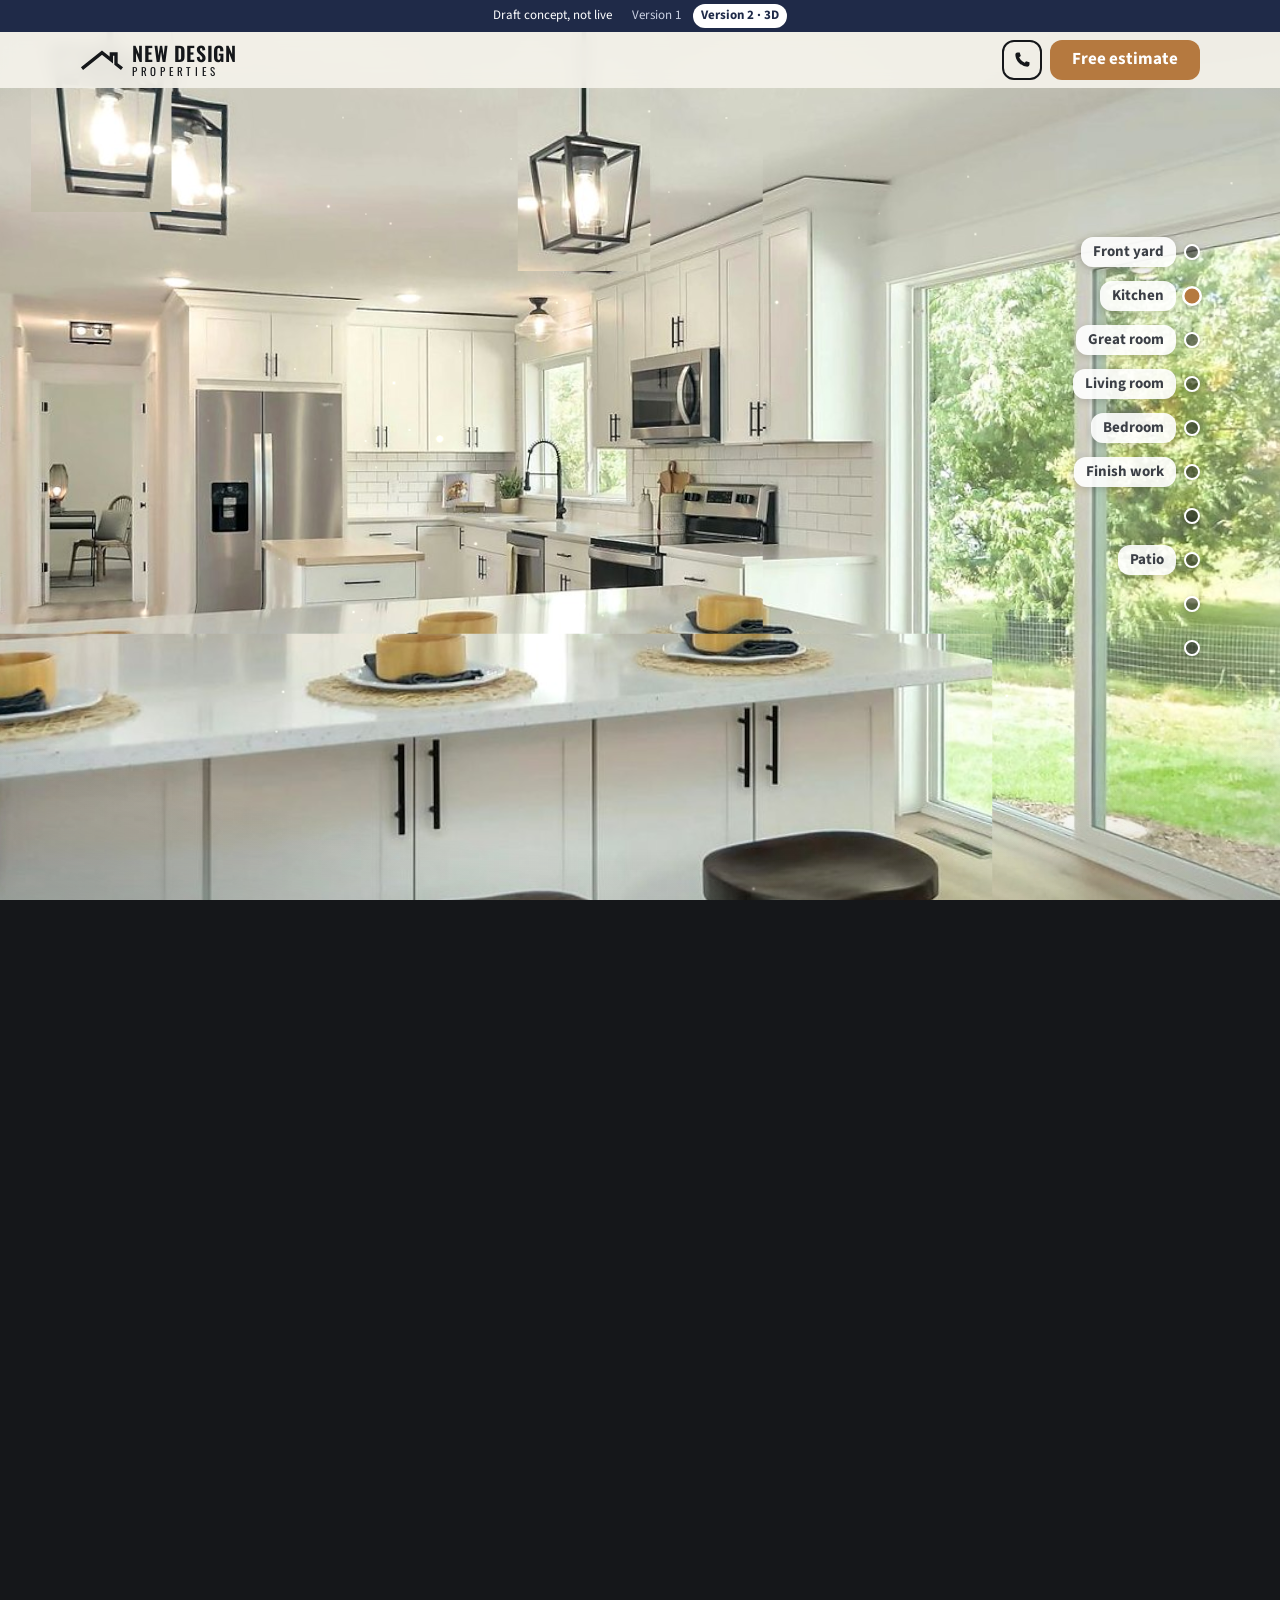
==== v2/index.html @ c22ee358 "Combine Everything we do with the free estimate: 8 service groups that open into job lists; remove t" ====
<!doctype html>
<html lang="en">
<head>
<meta charset="utf-8">
<meta name="viewport" content="width=device-width, initial-scale=1, viewport-fit=cover">
<title>New Design Properties | Step Into Our Work</title>
<meta name="description" content="Step inside New Design Properties' own work: kitchens, living spaces, finish carpentry, decks, patios and lawns. Free estimates.">
<meta name="robots" content="noindex, nofollow">
<meta name="theme-color" content="#15171a">
<link rel="preconnect" href="https://fonts.googleapis.com">
<link rel="preconnect" href="https://fonts.gstatic.com" crossorigin>
<link href="https://fonts.googleapis.com/css2?family=Oswald:wght@500;600&family=Source+Sans+3:wght@400;600;700&display=swap" rel="stylesheet">
<link rel="stylesheet" href="../base.css?v=20261122j">
<link rel="stylesheet" href="v2.css?v=20261122j">
</head>
<body data-mode="build">

<canvas id="scene" aria-hidden="true"></canvas>
<div class="vignette" aria-hidden="true"></div>
<div class="dim" id="dim" aria-hidden="true"></div>

<div class="chrome">
  <div class="ribbon" role="note">
    <span>Draft concept, not live</span>
    <nav aria-label="Versions"><a href="../">Version 1</a><a href="./" aria-current="page">Version 2 · 3D</a></nav>
  </div>
  <header class="bar wrap">
    <a class="brand" href="#" data-go="0" aria-label="New Design Properties, back to the start">
      <svg viewBox="0 0 64 30" aria-hidden="true"><path d="M2 28 L32 4 L46 15 V6 H53 V21 L62 28" fill="none" stroke="currentColor" stroke-width="5"/></svg>
      <span class="brand-text"><b>New Design</b><small>Properties</small></span>
    </a>
    <a class="btn btn-ghost btn-icon" href="tel:+16056503214" aria-label="Call 605-650-3214"><svg viewBox="0 0 24 24" aria-hidden="true"><path d="M6.6 3h2.6l1.4 4.2-2 1.4a12 12 0 0 0 6.8 6.8l1.4-2 4.2 1.4v2.6A2.6 2.6 0 0 1 18.4 20 15.4 15.4 0 0 1 4 5.6 2.6 2.6 0 0 1 6.6 3Z" fill="currentColor"/></svg></a>
    <a class="btn btn-solid" href="#" data-go="9">Free estimate</a>
  </header>
  <nav class="rooms wrap" aria-label="Rooms">
    <ol>
      <li><button data-go="0"><span>Front yard</span></button></li>
      <li><button data-go="1"><span>Kitchen</span></button></li>
      <li><button data-go="2"><span>Great room</span></button></li>
      <li><button data-go="3"><span>Living room</span></button></li>
      <li><button data-go="4"><span>Bedroom</span></button></li>
      <li><button data-go="5"><span>Finish work</span></button></li>
      <li><button data-go="6"><span>Deck</span></button></li>
      <li><button data-go="7"><span>Patio</span></button></li>
      <li><button data-go="8"><span>Lawn</span></button></li>
      <li><button data-go="9"><span>Estimate</span></button></li>
    </ol>
  </nav>
</div>

<!-- One card per stop, in one fixed slot; they cross-fade as you walk. -->
<div class="cards">
  <article class="stop card" data-i="0">
    <p class="kicker">Family-owned since 2003</p>
    <h1>Step inside our work.</h1>
    <p class="line">Every room here is a real New Design Properties photo. Scroll to walk in.</p>
    <ul class="points"><li>Family-owned and local since 2003</li><li>Licensed and insured in MN and SD</li><li>Twin Cities, SW Minnesota and Sioux Falls</li><li>Free estimates</li></ul>
    <a class="btn btn-solid stop-cta" href="#" data-go="9">Get a free estimate</a><p class="hint"><span class="chev" aria-hidden="true"></span>Scroll to step in</p>
  </article>
  <article class="stop card" data-i="1">
    <p class="kicker">01 · Kitchen</p>
    <h2>Kitchens &amp; baths</h2>
    <p class="line">Small renovation or full remodel. We treat your home like our own.</p>
    <ul class="points"><li>Layout, cabinets, counters and tile</li><li>New plumbing and lighting fixtures</li><li>Islands, backsplashes and flooring</li><li>Bathroom remodels and refreshes</li><li>Full remodel or a focused update</li></ul>
    <a class="btn btn-solid stop-cta" href="#" data-go="9" data-project="Kitchens &amp; baths">Get a free estimate for this</a>
  </article>
  <article class="stop card" data-i="2">
    <p class="kicker">02 · Great room</p>
    <h2>Renovation &amp; remodeling</h2>
    <p class="line">Open it up, update it, make it yours.</p>
    <ul class="points"><li>Open up or reconfigure rooms</li><li>Framing changes and new walls</li><li>Drywall, trim, flooring and paint</li><li>Basements and whole floors</li><li>Project management start to finish</li></ul>
    <a class="btn btn-solid stop-cta" href="#" data-go="9" data-project="Remodeling &amp; finish work">Get a free estimate for this</a>
  </article>
  <article class="stop card" data-i="3">
    <p class="kicker">03 · Living room</p>
    <h2>Additions &amp; new builds</h2>
    <p class="line">More room, or a whole new home, built right.</p>
    <ul class="points"><li>Home additions and sunrooms</li><li>New construction</li><li>Foundation, framing and roofing</li><li>Attached and detached garages</li><li>Built to match your home</li></ul>
    <a class="btn btn-solid stop-cta" href="#" data-go="9" data-project="Additions &amp; new builds">Get a free estimate for this</a>
  </article>
  <article class="stop card" data-i="4">
    <p class="kicker">04 · Bedroom</p>
    <h2>Windows &amp; interiors</h2>
    <p class="line">Quality materials and skilled craftsmen, start to finish.</p>
    <ul class="points"><li>Window replacement</li><li>New openings and larger windows</li><li>Trim and finish inside and out</li><li>Drywall and paint-ready walls</li><li>Handyman jobs and small fixes</li></ul>
    <a class="btn btn-solid stop-cta" href="#" data-go="9" data-project="Exteriors &amp; storm repair">Get a free estimate for this</a>
  </article>
  <article class="stop card" data-i="5">
    <p class="kicker">05 · Finish work</p>
    <h2>Finish carpentry</h2>
    <p class="line">The details that finish a room.</p>
    <ul class="points"><li>Trim, casing and baseboards</li><li>Built-ins, shelving and shiplap</li><li>Cabinet and interior door installs</li><li>Wet bars and mudrooms</li><li>Commercial build-outs</li></ul>
    <a class="btn btn-solid stop-cta" href="#" data-go="9" data-project="Remodeling &amp; finish work">Get a free estimate for this</a>
  </article>
  <article class="stop card" data-i="6">
    <p class="kicker">06 · Deck</p>
    <h2>Decks &amp; exteriors</h2>
    <p class="line">Cedar and composite decks, siding, windows and roofs.</p>
    <ul class="points"><li>Cedar and composite decks</li><li>Stairs, railings and pergolas</li><li>Siding, soffit and fascia</li><li>Roofing and re-roofs</li><li>Storm damage repair</li></ul>
    <a class="btn btn-solid stop-cta" href="#" data-go="9" data-project="Decks">Get a free estimate for this</a>
  </article>
  <article class="stop card lawn" data-i="7">
    <p class="kicker">07 · Patio</p>
    <h2>Patios &amp; landscaping</h2>
    <p class="line">Lawn &amp; Landscape team · <a href="tel:+16057281478">605-728-1478</a></p>
    <ul class="points"><li>Paver patios and walkways</li><li>Pavers meticulously laid for durability</li><li>Landscape design and planting beds</li><li>Mulch and decorative rock</li><li>Crisp edging on walks and beds</li></ul>
    <a class="btn btn-solid stop-cta" href="#" data-go="9" data-project="Landscaping &amp; patios">Get a free estimate for this</a>
  </article>
  <article class="stop card lawn" data-i="8">
    <p class="kicker">08 · Lawn</p>
    <h2>Lawn care</h2>
    <p class="line">Lawn &amp; Landscape team · <a href="tel:+16057281478">605-728-1478</a></p>
    <ul class="points"><li>Precision mowing on a schedule</li><li>Bush and hedge trimming</li><li>Seed or sod for a new lawn</li><li>Edging that cuts maintenance</li><li>Better curb appeal</li></ul>
    <a class="btn btn-solid stop-cta" href="#" data-go="9" data-project="Lawn care">Get a free estimate for this</a>
  </article>
  <article class="stop card final" data-i="9">
    <form id="estimate" aria-label="Free estimate" novalidate></form>
    <p class="final-meta">Twin Cities · SW MN · Sioux Falls · Mon–Fri 9–5 · MN License BC431346 · Sioux Falls License 12163</p>
  </article>
</div>

<!-- Scroll track: one viewport per stop -->
<div class="track" aria-hidden="true">
  <section></section><section></section><section></section><section></section><section></section>
  <section></section><section></section><section></section><section></section><section></section>
</div>

<div class="loader" id="loader"><span class="round"></span>Opening the door…</div>

<noscript><p class="wrap">This walk-through needs JavaScript. Call 605-650-3214 for a free estimate, or see <a href="../">Version 1</a>.</p></noscript>
<script type="module" src="walk.js?v=20261122j"></script>
</body>
</html>
---- base.css ----
/* New Design Properties: shared tokens + components for Version 1 and Version 2.
   Geometry: 4px grid. One container edge (max 1120 = 4 x 280, quarter columns).
   Concentric radii: outer radius = inner radius + padding. Squircle corners where supported. */
:root {
  /* colour, from their two logos + their cedar deck photo */
  --ink: #15171a;
  --ink-2: #3b3f46;
  --muted: #6b6f76;
  --paper: #f5f2eb;
  --surface: #ffffff;
  --line: #e1dccf;
  --cedar: #b5793f;
  --cedar-ink: #8a5523;
  --green: #2f7a3a;
  --green-ink: #22602c;
  --navy: #1f2a48;
  --accent: var(--cedar);
  --accent-ink: var(--cedar-ink);

  /* type */
  --display: "Oswald", "Arial Narrow", "Helvetica Neue", Arial, sans-serif;
  --body: "Source Sans 3", -apple-system, BlinkMacSystemFont, "Segoe UI", Roboto, sans-serif;

  /* 4px spacing scale */
  --s1: 4px; --s2: 8px; --s3: 12px; --s4: 16px; --s5: 20px; --s6: 24px; --s8: 32px; --s10: 40px; --s12: 48px; --s16: 64px;

  /* geometry */
  --gutter: 16px;
  --max: 1120px;
  --tap: 48px;
  --r-ctl: 12px;                              /* buttons, inputs, tiles, chips */
  --pad: 16px;                                /* card padding */
  --r-card: calc(var(--r-ctl) + var(--pad));  /* concentric: 28px */
  --r-ph: var(--r-card);                      /* standalone photos match cards */
  color-scheme: light;
}
@supports (corner-shape: squircle) {
  /* A squircle reads tighter than a circle arc of the same radius, so radii grow by a third. */
  :root { --r-ctl: 16px; }
  *, *::before, *::after { corner-shape: squircle; }
  .round { corner-shape: round; }
}
@media (min-width: 720px) { :root { --gutter: 24px; --pad: 20px; } }

body[data-mode="lawn"] { --accent: var(--green); --accent-ink: var(--green-ink); }

*, *::before, *::after { box-sizing: border-box; }
html { -webkit-text-size-adjust: 100%; }
body { margin: 0; background: var(--paper); color: var(--ink); font: 17px/1.5 var(--body); overflow-x: clip; }
img { display: block; max-width: 100%; height: auto; }
a { color: inherit; }
h1, h2, h3 { font-family: var(--display); font-weight: 500; line-height: 1.05; letter-spacing: .01em; margin: 0; text-transform: uppercase; }
p { margin: 0; }
button { font: inherit; color: inherit; cursor: pointer; }
:focus-visible { outline: 3px solid var(--accent); outline-offset: 2px; }
.wrap { width: 100%; max-width: calc(var(--max) + 2 * var(--gutter)); margin: 0 auto; padding: 0 var(--gutter); }
.sr { position: absolute; width: 1px; height: 1px; overflow: hidden; clip: rect(0 0 0 0); white-space: nowrap; }

/* Draft ribbon + version switch */
.ribbon { display: flex; align-items: center; justify-content: center; gap: var(--s3); min-height: 32px; padding: 0 var(--gutter); background: var(--navy); color: #fff; font-size: 13px; }
.ribbon nav { display: inline-flex; gap: var(--s1); }
.ribbon nav a { padding: 2px var(--s2); border-radius: 999px; text-decoration: none; color: #c9d0e2; }
.ribbon nav a[aria-current="page"] { background: #fff; color: var(--navy); font-weight: 700; }

/* Brand mark (roofline + chimney, from their logo) */
.brand { display: inline-flex; align-items: center; gap: var(--s2); text-decoration: none; }
.brand svg { width: 44px; height: 20px; }
.brand-text { display: flex; flex-direction: column; font-family: var(--display); text-transform: uppercase; line-height: 1; }
.brand-text b { font-weight: 600; font-size: 20px; letter-spacing: .04em; }
.brand-text small { font-size: 11px; letter-spacing: .34em; margin-top: 3px; }

/* Buttons */
.btn { display: inline-flex; align-items: center; justify-content: center; gap: var(--s2); min-height: var(--tap); padding: 0 var(--s5); border-radius: var(--r-ctl); border: 2px solid transparent; font-weight: 700; text-decoration: none; white-space: nowrap; transition: transform .15s ease, background-color .2s ease; }
.btn:active { transform: scale(.97); }
.btn-solid { background: var(--accent); color: #fff; }
.btn-solid:hover { background: var(--accent-ink); }
.btn-ghost { border-color: currentColor; }
.btn-icon { width: var(--tap); padding: 0; }
.btn svg { width: 20px; height: 20px; flex: none; }

/* Chips */
.chips { list-style: none; display: flex; flex-wrap: wrap; gap: var(--s2); margin: 0; padding: 0; }
.chips li { display: inline-flex; align-items: center; min-height: 32px; padding: 0 var(--s3); border-radius: var(--r-ctl); background: var(--paper); border: 1px solid var(--line); font-size: 14px; font-weight: 600; }

/* Card */
.card { background: var(--surface); border-radius: var(--r-card); padding: var(--pad); box-shadow: 0 1px 0 rgba(0,0,0,.04), 0 16px 40px rgba(16,18,22,.14); }

/* Estimate flow (shared) */
.est-head { display: flex; align-items: center; justify-content: space-between; gap: var(--s3); margin-bottom: var(--s3); }
.est-head h2 { font-size: 24px; }
.est-kicker { font-size: 12px; font-weight: 700; letter-spacing: .08em; text-transform: uppercase; color: var(--accent-ink); margin-bottom: 2px; }
.est-detail { margin-top: var(--s3); padding: var(--s3) var(--s4) var(--s4); border-radius: var(--r-ctl); background: color-mix(in srgb, var(--accent) 7%, #fff); border: 1px solid color-mix(in srgb, var(--accent) 30%, var(--line)); animation: est-open .25s ease; }
.est-detail-title { font-weight: 700; font-size: 15px; margin-bottom: var(--s2); }
.est-jobs { list-style: none; margin: 0 0 var(--s3); padding: 0; display: grid; gap: var(--s1); }
.est-jobs li { position: relative; padding-left: var(--s5); font-size: 15px; line-height: 1.35; }
.est-jobs li::before { content: ""; position: absolute; left: 0; top: .35em; width: .65em; height: .65em; border-radius: 3px; background: var(--accent); }
.est-next { width: 100%; }
@keyframes est-open { from { opacity: 0; transform: translateY(-4px); } to { opacity: 1; transform: none; } }
.est-count { font-size: 13px; color: var(--muted); white-space: nowrap; }
.est-progress { list-style: none; display: grid; grid-template-columns: repeat(4, 1fr); gap: var(--s1); padding: 0; margin: 0 0 var(--s4); }
.est-progress li { height: 4px; border-radius: 2px; background: var(--line); transition: background-color .3s ease; }
.est-progress li.on { background: var(--accent); }
.est-step { border: 0; padding: 0; margin: 0; min-width: 0; }
.est-step legend { font-weight: 700; font-size: 17px; padding: 0; margin-bottom: var(--s3); }
.tiles { display: grid; grid-template-columns: 1fr 1fr; gap: var(--s2); }
.tiles label { position: relative; display: block; }
.tiles input { position: absolute; inset: 0; opacity: 0; margin: 0; }
.tiles span { display: flex; align-items: center; height: var(--tap); padding: 0 var(--s3); border: 2px solid var(--line); border-radius: var(--r-ctl); font-size: 15px; font-weight: 600; line-height: 1.15; cursor: pointer; transition: border-color .2s ease, background-color .2s ease; }
.tiles input:checked + span { border-color: var(--accent); background: color-mix(in srgb, var(--accent) 10%, #fff); }
.tiles input:focus-visible + span { outline: 3px solid var(--accent); outline-offset: 2px; }
.tiles-1 { grid-template-columns: 1fr; }
.tiles label:last-child:nth-child(odd) { grid-column: 1 / -1; } /* odd count: last tile spans the row */
.tiles span { line-height: 1.15; }
.fields { display: grid; grid-template-columns: repeat(2, minmax(0, 1fr)); gap: var(--s2); }
.fields label { display: flex; flex-direction: column; gap: var(--s1); min-width: 0; font-size: 14px; font-weight: 600; }
.fields .wide { grid-column: 1 / -1; }
.fields input { width: 100%; font: inherit; font-size: 17px; height: var(--tap); padding: 0 var(--s3); border: 2px solid var(--line); border-radius: var(--r-ctl); background: #fff; min-width: 0; }
.fields input:focus { border-color: var(--accent); outline: none; }
.fields .invalid { border-color: #b3261e; }
.est-summary { margin: var(--s3) 0; padding: var(--s2) var(--s3); border-radius: var(--r-ctl); background: var(--paper); font-size: 14px; }
.est-send { display: grid; grid-template-columns: 1fr 1fr; gap: var(--s2); }
.est-foot { display: flex; align-items: center; justify-content: space-between; min-height: 32px; margin-top: var(--s2); }
.est-back { background: none; border: 0; padding: 0 var(--s2) 0 0; min-height: 32px; text-decoration: underline; font-size: 14px; }
.fine { font-size: 12px; color: var(--muted); }

/* Lightbox */
.lightbox { border: 0; padding: 0; background: transparent; max-width: min(96vw, 1200px); max-height: 92vh; overflow: visible; }
.lightbox::backdrop { background: rgba(10,12,14,.9); }
.lightbox img { max-height: 82vh; width: auto; margin: 0 auto; border-radius: var(--r-card); }
.lightbox p { color: #fff; text-align: center; margin-top: var(--s3); font-weight: 600; }
.lb-close { position: fixed; top: var(--s3); right: var(--s3); width: var(--tap); height: var(--tap); border-radius: 50%; border: 0; background: #fff; font-size: 28px; line-height: 1; }

@media (prefers-reduced-motion: reduce) {
  *, *::before, *::after { animation: none !important; transition: none !important; scroll-behavior: auto !important; }
}
---- v2/v2.css ----
/* Version 2: 3D walk-through. Fixed canvas, fixed chrome, one fixed card slot, scroll track drives the camera.
   All edges align to the same container as the header (max 1120 + gutters). */
:root { --top: 104px; --z: 1; --edge: max(var(--gutter), calc((100vw - var(--max)) / 2)); --edge-z: max(var(--gutter), calc((100vw / var(--z) - var(--max)) / 2)); --card-w: 384px; }
html { scroll-snap-type: y proximity; }
body { background: var(--ink); }

#scene { position: fixed; inset: 0; width: 100vw; height: 100vh; height: 100dvh; display: block; touch-action: pan-y; }
.vignette { position: fixed; inset: 0; pointer-events: none; background: radial-gradient(120% 90% at 50% 45%, transparent 55%, rgba(10,12,14,.45) 100%); }
.dim { position: fixed; inset: 0; pointer-events: none; background: var(--ink); opacity: 0; }
.track section { height: 100vh; height: 100svh; scroll-snap-align: start; pointer-events: none; }

/* Chrome: ribbon 32 + bar 56 + rooms 16 = 104 */
.chrome { position: fixed; z-index: 30; inset: 0 0 auto 0; pointer-events: none; }
.chrome > * { pointer-events: auto; }
.bar { display: flex; align-items: center; gap: var(--s2); height: 56px; background: rgba(245,242,235,.92); backdrop-filter: blur(8px); -webkit-backdrop-filter: blur(8px); max-width: none; padding-left: var(--edge); padding-right: var(--edge); }
.bar .brand { margin-right: auto; min-width: 0; }
.bar .brand-text b { white-space: nowrap; }
@media (max-width: 400px) { .bar .brand svg { width: 36px; } .bar .brand-text b { font-size: 17px; } .bar .brand-text small { font-size: 10px; letter-spacing: .3em; } }
.bar .btn { min-height: 40px; }
.bar .btn-icon { width: 40px; }

/* Room progress: 7 equal segments on phones, labelled rail on desktop */
.rooms { max-width: none; padding: var(--s1) var(--edge) 0; pointer-events: none; }
.rooms ol { list-style: none; margin: 0; padding: 0; display: grid; grid-template-columns: repeat(10, 1fr); gap: var(--s1); pointer-events: auto; }
.rooms button { display: block; width: 100%; height: 12px; padding: 4px 0; border: 0; background: none; }
.rooms button::before { content: ""; display: block; height: 4px; border-radius: 2px; background: rgba(255,255,255,.55); box-shadow: 0 0 0 1px rgba(10,12,14,.28); transition: background-color .25s ease; }
.rooms button.on::before, .rooms button.past::before { background: var(--accent); }
.rooms span { position: absolute; width: 1px; height: 1px; overflow: hidden; clip: rect(0 0 0 0); }

/* Card slot */
.cards { position: fixed; z-index: 20; left: var(--gutter); right: var(--gutter); bottom: calc(var(--gutter) + env(safe-area-inset-bottom)); pointer-events: none; }
.stop { position: absolute; left: 0; right: 0; bottom: 0; opacity: 0; visibility: hidden; will-change: opacity, transform; }
.stop.live { pointer-events: auto; }
.stop .kicker { font-size: 13px; font-weight: 700; letter-spacing: .08em; text-transform: uppercase; color: var(--accent-ink); margin-bottom: var(--s2); }
.stop h1 { font-size: 38px; font-weight: 600; margin-bottom: var(--s2); }
.stop h2 { font-size: 32px; margin-bottom: var(--s2); }
.stop .line { color: var(--ink-2); font-size: 17px; margin-bottom: var(--s3); }
.points { list-style: none; margin: 0 0 var(--s4); padding: 0; display: grid; gap: var(--s1); }
.points li { position: relative; padding-left: var(--s6); font-size: 16px; line-height: 1.35; }
.points li::before { content: ""; position: absolute; left: 0; top: .32em; width: .7em; height: .7em; border-radius: 3px; background: var(--accent); }
.stop-cta { width: 100%; }
.stop .line a { font-weight: 700; color: var(--green-ink); white-space: nowrap; }
.stop.lawn { --accent: var(--green); --accent-ink: var(--green-ink); }
.stop .hint { display: flex; align-items: center; gap: var(--s2); margin-top: var(--s3); font-size: 14px; font-weight: 600; color: var(--muted); }
.chev { width: 12px; height: 12px; border-right: 2px solid currentColor; border-bottom: 2px solid currentColor; transform: rotate(45deg); animation: bob 1.4s ease-in-out infinite; }
@keyframes bob { 50% { transform: translateY(4px) rotate(45deg); } }
.stop.final { max-height: calc(100dvh / var(--z, 1) - var(--top) - 2 * var(--gutter)); overflow-y: auto; overscroll-behavior: contain; }
.final-meta { margin-top: var(--s3); padding-top: var(--s3); border-top: 1px solid var(--line); font-size: 12px; color: var(--muted); }

/* Loader */
.loader { position: fixed; inset: 0; z-index: 40; display: grid; place-content: center; justify-items: center; gap: var(--s3); background: var(--paper); font-weight: 600; color: var(--ink-2); transition: opacity .4s ease; }
.loader span { width: 32px; height: 32px; border-radius: 50%; border: 3px solid var(--line); border-top-color: var(--cedar); animation: spin .9s linear infinite; }
.loader.done { opacity: 0; pointer-events: none; }
@keyframes spin { to { transform: rotate(360deg); } }

/* Desktop: card in the left quarter, labelled room rail on the right edge */
@media (min-width: 1024px) {
  /* Designed at 1440px wide. On wider screens the header, card and dots are zoomed by --z
     (screen width / 1440, set in walk.js), so a 4K monitor sees the same layout, just larger. */
  :root { --top: 88px; --card-w: 460px; --pad: 28px; }
  .ribbon, .bar, .rooms, .cards { zoom: var(--z, 1); }
  .bar { padding-left: var(--edge-z); padding-right: var(--edge-z); }
  .cards { left: var(--edge-z); right: auto; width: var(--card-w); top: var(--top); bottom: 0; display: flex; align-items: center; }
  .stop { top: 50%; bottom: auto; transform: translateY(-50%); }
  .stop .kicker { font-size: 14px; margin-bottom: var(--s3); }
  .stop h1 { font-size: 60px; }
  .stop h2 { font-size: 48px; margin-bottom: var(--s3); }
  .stop .line { font-size: 20px; line-height: 1.45; margin-bottom: var(--s4); }
  .points { gap: var(--s2); margin-bottom: var(--s5); }
  .points li { font-size: 18px; }
  .stop-cta { min-height: 56px; font-size: 17px; }
  .stop .hint { font-size: 15px; }
  .final-meta { font-size: 13px; }
  .rooms { position: fixed; top: 50%; right: var(--edge-z); transform: translateY(-50%); padding: 0; width: auto; max-width: none; margin: 0; }
  .rooms ol { grid-template-columns: none; gap: var(--s3); justify-items: end; }
  .rooms button { display: flex; align-items: center; justify-content: flex-end; gap: var(--s2); width: auto; height: 32px; padding: 0; font-size: 15px; font-weight: 700; color: var(--ink-2); }
  .rooms span { position: static; width: auto; height: auto; overflow: visible; clip: auto; opacity: 0; transform: translateX(4px); transition: opacity .2s ease, transform .2s ease; background: rgba(255,255,255,.9); padding: var(--s1) var(--s3); border-radius: var(--r-ctl); box-shadow: 0 2px 8px rgba(0,0,0,.18); }
  .rooms button::after { content: ""; flex: none; width: 16px; height: 16px; border-radius: 50%; background: rgba(21,23,26,.55); border: 2px solid #fff; box-shadow: 0 1px 4px rgba(0,0,0,.2); }
  .rooms button::before { display: none; }
  .rooms button.on::after { background: var(--accent); transform: scale(1.25); }
  .rooms button.on span, .rooms button:hover span, .rooms button:focus-visible span { opacity: 1; transform: none; }
}

/* No WebGL: a plain, readable page */
body.flat { background: var(--paper); }
body.flat #scene, body.flat .track, body.flat .rooms { display: none; }
body.flat .chrome { position: sticky; }
body.flat .cards { position: static; display: grid; gap: var(--s4); padding: var(--s4) 0 var(--s8); width: auto; max-width: 720px; margin: 0 auto; }
body.flat .stop { position: static; opacity: 1; visibility: visible; transform: none; pointer-events: auto; }
body.flat .flat-photos { display: grid; grid-template-columns: 1fr 1fr; gap: var(--s2); margin-top: var(--s3); }
body.flat .flat-photo { width: 100%; aspect-ratio: 3 / 2; object-fit: cover; border-radius: var(--r-ctl); margin-bottom: var(--s3); }
body.flat .flat-photos img { width: 100%; aspect-ratio: 4 / 3; object-fit: cover; border-radius: var(--r-ctl); }
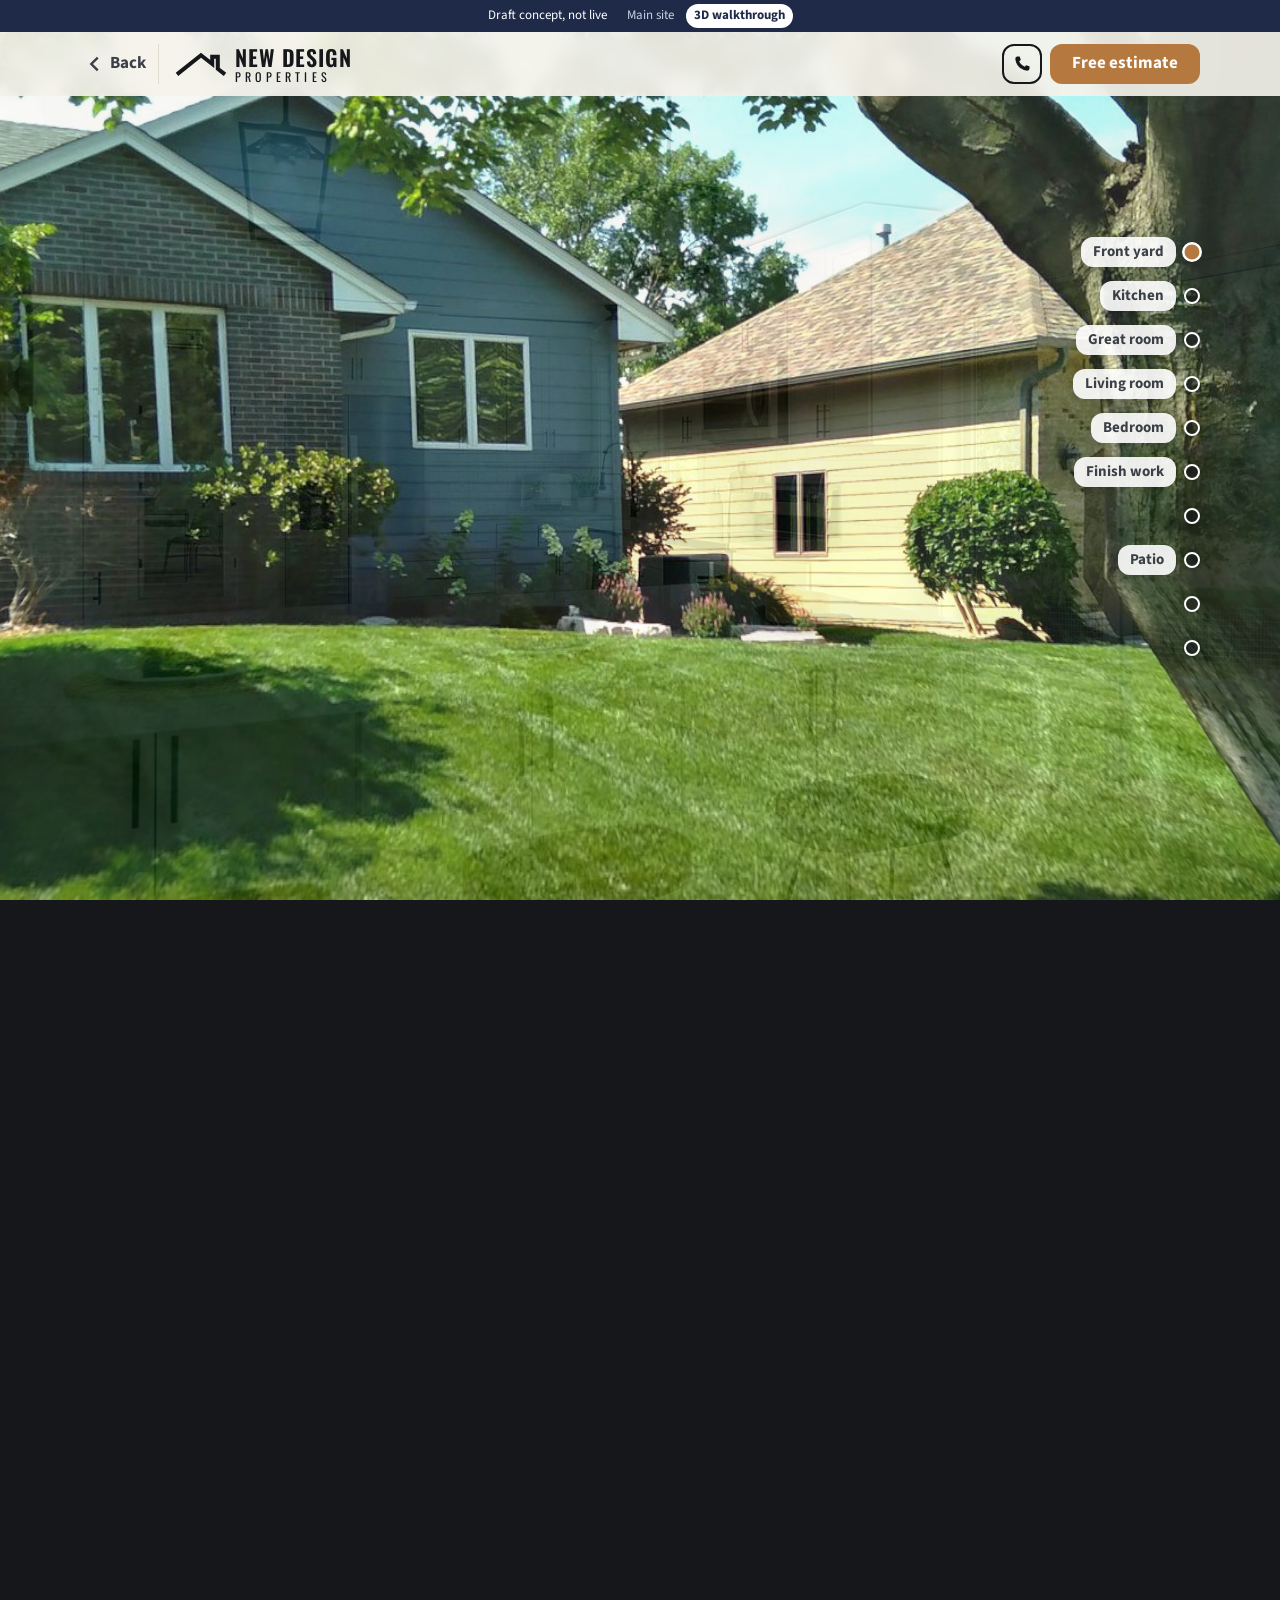
==== commit d9fa29cf: "Our work: 3D walkthrough tile in the last quarter; bigger header and logo; back links from the walkt" ====
--- a/v2/index.html
+++ b/v2/index.html
@@ -10,8 +10,8 @@
 <link rel="preconnect" href="https://fonts.googleapis.com">
 <link rel="preconnect" href="https://fonts.gstatic.com" crossorigin>
 <link href="https://fonts.googleapis.com/css2?family=Oswald:wght@500;600&family=Source+Sans+3:wght@400;600;700&display=swap" rel="stylesheet">
-<link rel="stylesheet" href="../base.css?v=20261122j">
-<link rel="stylesheet" href="v2.css?v=20261122j">
+<link rel="stylesheet" href="../base.css?v=20261122k">
+<link rel="stylesheet" href="v2.css?v=20261122k">
 </head>
 <body data-mode="build">
 
@@ -22,10 +22,11 @@
 <div class="chrome">
   <div class="ribbon" role="note">
     <span>Draft concept, not live</span>
-    <nav aria-label="Versions"><a href="../">Version 1</a><a href="./" aria-current="page">Version 2 · 3D</a></nav>
+    <nav aria-label="Site sections"><a href="../">Main site</a><a href="./" aria-current="page">3D walkthrough</a></nav>
   </div>
   <header class="bar wrap">
-    <a class="brand" href="#" data-go="0" aria-label="New Design Properties, back to the start">
+    <a class="back" href="../#work" aria-label="Back to the main site"><svg viewBox="0 0 24 24" aria-hidden="true"><path d="M15 5l-7 7 7 7" fill="none" stroke="currentColor" stroke-width="2.6"/></svg><span>Back</span></a>
+    <a class="brand" href="../" aria-label="New Design Properties home">
       <svg viewBox="0 0 64 30" aria-hidden="true"><path d="M2 28 L32 4 L46 15 V6 H53 V21 L62 28" fill="none" stroke="currentColor" stroke-width="5"/></svg>
       <span class="brand-text"><b>New Design</b><small>Properties</small></span>
     </a>
@@ -116,6 +117,7 @@
   <article class="stop card final" data-i="9">
     <form id="estimate" aria-label="Free estimate" novalidate></form>
     <p class="final-meta">Twin Cities · SW MN · Sioux Falls · Mon–Fri 9–5 · MN License BC431346 · Sioux Falls License 12163</p>
+    <p class="final-links"><a href="../#work">Back to the main site</a><a href="#" data-go="0">Walk it again</a></p>
   </article>
 </div>
 
@@ -127,7 +129,7 @@
 
 <div class="loader" id="loader"><span class="round"></span>Opening the door…</div>
 
-<noscript><p class="wrap">This walk-through needs JavaScript. Call 605-650-3214 for a free estimate, or see <a href="../">Version 1</a>.</p></noscript>
-<script type="module" src="walk.js?v=20261122j"></script>
+<noscript><p class="wrap">This walk-through needs JavaScript. Call 605-650-3214 for a free estimate, or go back to <a href="../">the main site</a>.</p></noscript>
+<script type="module" src="walk.js?v=20261122k"></script>
 </body>
 </html>
--- a/v2/v2.css
+++ b/v2/v2.css
@@ -1,6 +1,6 @@
 /* Version 2: 3D walk-through. Fixed canvas, fixed chrome, one fixed card slot, scroll track drives the camera.
    All edges align to the same container as the header (max 1120 + gutters). */
-:root { --top: 104px; --z: 1; --edge: max(var(--gutter), calc((100vw - var(--max)) / 2)); --edge-z: max(var(--gutter), calc((100vw / var(--z) - var(--max)) / 2)); --card-w: 384px; }
+:root { --top: 112px; --z: 1; --edge: max(var(--gutter), calc((100vw - var(--max)) / 2)); --edge-z: max(var(--gutter), calc((100vw / var(--z) - var(--max)) / 2)); --card-w: 384px; }
 html { scroll-snap-type: y proximity; }
 body { background: var(--ink); }
 
@@ -9,13 +9,24 @@
 .dim { position: fixed; inset: 0; pointer-events: none; background: var(--ink); opacity: 0; }
 .track section { height: 100vh; height: 100svh; scroll-snap-align: start; pointer-events: none; }
 
-/* Chrome: ribbon 32 + bar 56 + rooms 16 = 104 */
+/* Chrome: ribbon 32 + bar 64 + rooms 16 = 112 */
 .chrome { position: fixed; z-index: 30; inset: 0 0 auto 0; pointer-events: none; }
 .chrome > * { pointer-events: auto; }
-.bar { display: flex; align-items: center; gap: var(--s2); height: 56px; background: rgba(245,242,235,.92); backdrop-filter: blur(8px); -webkit-backdrop-filter: blur(8px); max-width: none; padding-left: var(--edge); padding-right: var(--edge); }
+.bar { display: flex; align-items: center; gap: var(--s2); height: 64px; background: rgba(245,242,235,.92); backdrop-filter: blur(8px); -webkit-backdrop-filter: blur(8px); max-width: none; padding-left: var(--edge); padding-right: var(--edge); }
 .bar .brand { margin-right: auto; min-width: 0; }
+.bar .brand svg { width: 52px; height: 24px; }
+.bar .brand-text b { font-size: 22px; }
+.bar .brand-text small { font-size: 12px; letter-spacing: .35em; }
+.back { display: inline-flex; align-items: center; gap: var(--s1); height: 40px; margin-right: var(--s1); padding: 0 var(--s2) 0 0; font-weight: 700; color: var(--ink-2); text-decoration: none; }
+.back svg { width: 22px; height: 22px; flex: none; }
+.back span { display: none; }
+.back:hover { color: var(--accent-ink); }
+@media (min-width: 720px) { .back { padding: 0 var(--s3) 0 var(--s1); border-right: 1px solid var(--line); margin-right: var(--s2); } .back span { display: inline; } }
 .bar .brand-text b { white-space: nowrap; }
-@media (max-width: 400px) { .bar .brand svg { width: 36px; } .bar .brand-text b { font-size: 17px; } .bar .brand-text small { font-size: 10px; letter-spacing: .3em; } }
+.bar > * { flex-shrink: 0; }
+.bar .brand { flex-shrink: 1; }
+/* Small phones: the back arrow stands in for the roofline mark so nothing gets squeezed */
+@media (max-width: 400px) { .bar .brand svg { display: none; } .bar .brand-text b { font-size: 20px; } .bar .brand-text small { font-size: 11px; letter-spacing: .32em; } .bar .btn-solid { padding: 0 var(--s4); } }
 .bar .btn { min-height: 40px; }
 .bar .btn-icon { width: 40px; }
 
@@ -45,6 +56,8 @@
 .chev { width: 12px; height: 12px; border-right: 2px solid currentColor; border-bottom: 2px solid currentColor; transform: rotate(45deg); animation: bob 1.4s ease-in-out infinite; }
 @keyframes bob { 50% { transform: translateY(4px) rotate(45deg); } }
 .stop.final { max-height: calc(100dvh / var(--z, 1) - var(--top) - 2 * var(--gutter)); overflow-y: auto; overscroll-behavior: contain; }
+.final-links { display: flex; justify-content: space-between; gap: var(--s3); margin-top: var(--s3); font-size: 15px; font-weight: 700; }
+.final-links a { color: var(--accent-ink); }
 .final-meta { margin-top: var(--s3); padding-top: var(--s3); border-top: 1px solid var(--line); font-size: 12px; color: var(--muted); }
 
 /* Loader */
@@ -57,7 +70,7 @@
 @media (min-width: 1024px) {
   /* Designed at 1440px wide. On wider screens the header, card and dots are zoomed by --z
      (screen width / 1440, set in walk.js), so a 4K monitor sees the same layout, just larger. */
-  :root { --top: 88px; --card-w: 460px; --pad: 28px; }
+  :root { --top: 96px; --card-w: 460px; --pad: 28px; }
   .ribbon, .bar, .rooms, .cards { zoom: var(--z, 1); }
   .bar { padding-left: var(--edge-z); padding-right: var(--edge-z); }
   .cards { left: var(--edge-z); right: auto; width: var(--card-w); top: var(--top); bottom: 0; display: flex; align-items: center; }
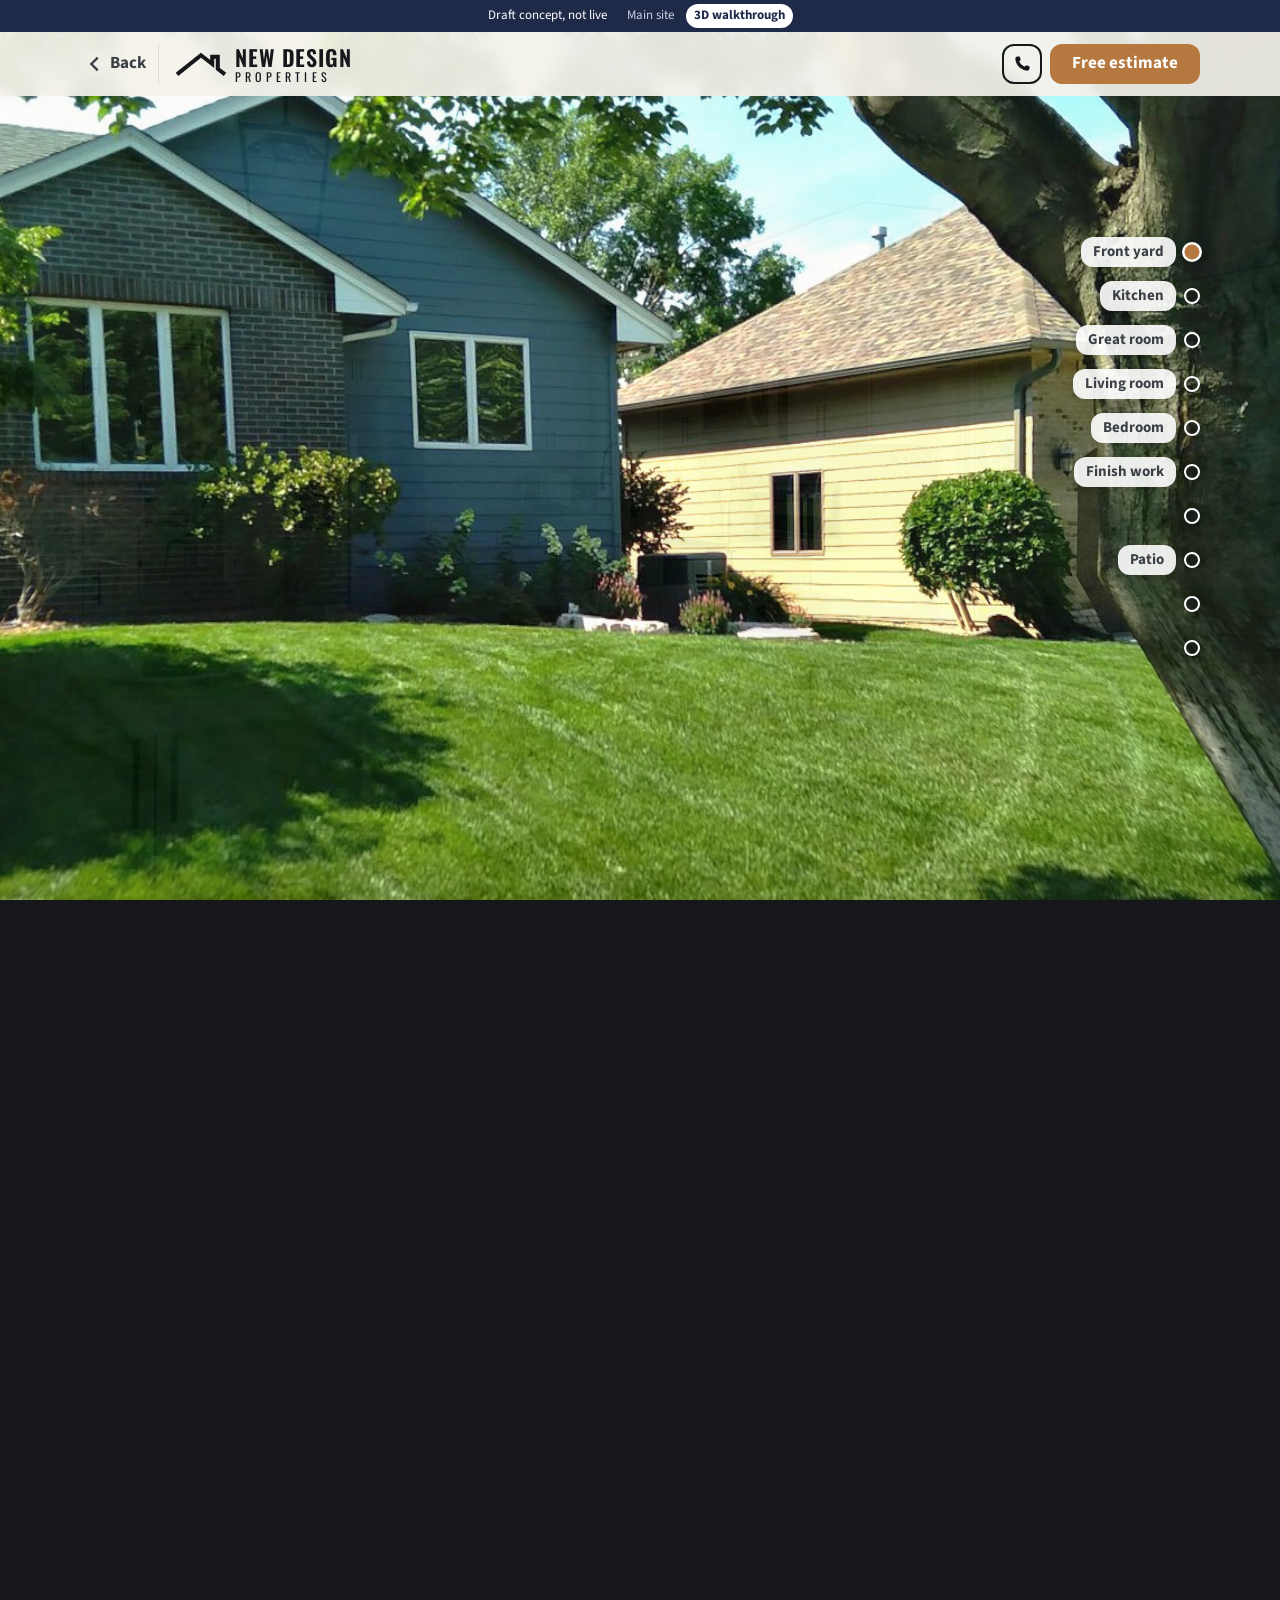
==== commit 382f516a: "Hero: drop chips, bigger line with MN & SD licence, photo swaps per service (CC0 stand-ins marked). " ====
--- a/v2/index.html
+++ b/v2/index.html
@@ -10,8 +10,8 @@
 <link rel="preconnect" href="https://fonts.googleapis.com">
 <link rel="preconnect" href="https://fonts.gstatic.com" crossorigin>
 <link href="https://fonts.googleapis.com/css2?family=Oswald:wght@500;600&family=Source+Sans+3:wght@400;600;700&display=swap" rel="stylesheet">
-<link rel="stylesheet" href="../base.css?v=20261122k">
-<link rel="stylesheet" href="v2.css?v=20261122k">
+<link rel="stylesheet" href="../base.css?v=20261123a">
+<link rel="stylesheet" href="v2.css?v=20261123a">
 </head>
 <body data-mode="build">
 
@@ -56,63 +56,63 @@
     <h1>Step inside our work.</h1>
     <p class="line">Every room here is a real New Design Properties photo. Scroll to walk in.</p>
     <ul class="points"><li>Family-owned and local since 2003</li><li>Licensed and insured in MN and SD</li><li>Twin Cities, SW Minnesota and Sioux Falls</li><li>Free estimates</li></ul>
-    <a class="btn btn-solid stop-cta" href="#" data-go="9">Get a free estimate</a><p class="hint"><span class="chev" aria-hidden="true"></span>Scroll to step in</p>
+    <a class="btn btn-solid stop-cta" href="#" data-go="9"><span class="cta-d">Get a free estimate</span><span class="cta-m">Free estimate</span></a><p class="hint"><span class="chev" aria-hidden="true"></span>Scroll to step in</p>
   </article>
   <article class="stop card" data-i="1">
     <p class="kicker">01 · Kitchen</p>
     <h2>Kitchens &amp; baths</h2>
     <p class="line">Small renovation or full remodel. We treat your home like our own.</p>
     <ul class="points"><li>Layout, cabinets, counters and tile</li><li>New plumbing and lighting fixtures</li><li>Islands, backsplashes and flooring</li><li>Bathroom remodels and refreshes</li><li>Full remodel or a focused update</li></ul>
-    <a class="btn btn-solid stop-cta" href="#" data-go="9" data-project="Kitchens &amp; baths">Get a free estimate for this</a>
+    <a class="btn btn-solid stop-cta" href="#" data-go="9" data-project="Kitchens &amp; baths"><span class="cta-d">Get a free estimate for this</span><span class="cta-m">Free estimate</span></a>
   </article>
   <article class="stop card" data-i="2">
     <p class="kicker">02 · Great room</p>
     <h2>Renovation &amp; remodeling</h2>
     <p class="line">Open it up, update it, make it yours.</p>
     <ul class="points"><li>Open up or reconfigure rooms</li><li>Framing changes and new walls</li><li>Drywall, trim, flooring and paint</li><li>Basements and whole floors</li><li>Project management start to finish</li></ul>
-    <a class="btn btn-solid stop-cta" href="#" data-go="9" data-project="Remodeling &amp; finish work">Get a free estimate for this</a>
+    <a class="btn btn-solid stop-cta" href="#" data-go="9" data-project="Remodeling &amp; finish work"><span class="cta-d">Get a free estimate for this</span><span class="cta-m">Free estimate</span></a>
   </article>
   <article class="stop card" data-i="3">
     <p class="kicker">03 · Living room</p>
     <h2>Additions &amp; new builds</h2>
     <p class="line">More room, or a whole new home, built right.</p>
     <ul class="points"><li>Home additions and sunrooms</li><li>New construction</li><li>Foundation, framing and roofing</li><li>Attached and detached garages</li><li>Built to match your home</li></ul>
-    <a class="btn btn-solid stop-cta" href="#" data-go="9" data-project="Additions &amp; new builds">Get a free estimate for this</a>
+    <a class="btn btn-solid stop-cta" href="#" data-go="9" data-project="Additions &amp; new builds"><span class="cta-d">Get a free estimate for this</span><span class="cta-m">Free estimate</span></a>
   </article>
   <article class="stop card" data-i="4">
     <p class="kicker">04 · Bedroom</p>
     <h2>Windows &amp; interiors</h2>
     <p class="line">Quality materials and skilled craftsmen, start to finish.</p>
     <ul class="points"><li>Window replacement</li><li>New openings and larger windows</li><li>Trim and finish inside and out</li><li>Drywall and paint-ready walls</li><li>Handyman jobs and small fixes</li></ul>
-    <a class="btn btn-solid stop-cta" href="#" data-go="9" data-project="Exteriors &amp; storm repair">Get a free estimate for this</a>
+    <a class="btn btn-solid stop-cta" href="#" data-go="9" data-project="Exteriors &amp; storm repair"><span class="cta-d">Get a free estimate for this</span><span class="cta-m">Free estimate</span></a>
   </article>
   <article class="stop card" data-i="5">
     <p class="kicker">05 · Finish work</p>
     <h2>Finish carpentry</h2>
     <p class="line">The details that finish a room.</p>
     <ul class="points"><li>Trim, casing and baseboards</li><li>Built-ins, shelving and shiplap</li><li>Cabinet and interior door installs</li><li>Wet bars and mudrooms</li><li>Commercial build-outs</li></ul>
-    <a class="btn btn-solid stop-cta" href="#" data-go="9" data-project="Remodeling &amp; finish work">Get a free estimate for this</a>
+    <a class="btn btn-solid stop-cta" href="#" data-go="9" data-project="Remodeling &amp; finish work"><span class="cta-d">Get a free estimate for this</span><span class="cta-m">Free estimate</span></a>
   </article>
   <article class="stop card" data-i="6">
     <p class="kicker">06 · Deck</p>
     <h2>Decks &amp; exteriors</h2>
     <p class="line">Cedar and composite decks, siding, windows and roofs.</p>
     <ul class="points"><li>Cedar and composite decks</li><li>Stairs, railings and pergolas</li><li>Siding, soffit and fascia</li><li>Roofing and re-roofs</li><li>Storm damage repair</li></ul>
-    <a class="btn btn-solid stop-cta" href="#" data-go="9" data-project="Decks">Get a free estimate for this</a>
+    <a class="btn btn-solid stop-cta" href="#" data-go="9" data-project="Decks"><span class="cta-d">Get a free estimate for this</span><span class="cta-m">Free estimate</span></a>
   </article>
   <article class="stop card lawn" data-i="7">
     <p class="kicker">07 · Patio</p>
     <h2>Patios &amp; landscaping</h2>
     <p class="line">Lawn &amp; Landscape team · <a href="tel:+16057281478">605-728-1478</a></p>
     <ul class="points"><li>Paver patios and walkways</li><li>Pavers meticulously laid for durability</li><li>Landscape design and planting beds</li><li>Mulch and decorative rock</li><li>Crisp edging on walks and beds</li></ul>
-    <a class="btn btn-solid stop-cta" href="#" data-go="9" data-project="Landscaping &amp; patios">Get a free estimate for this</a>
+    <a class="btn btn-solid stop-cta" href="#" data-go="9" data-project="Landscaping &amp; patios"><span class="cta-d">Get a free estimate for this</span><span class="cta-m">Free estimate</span></a>
   </article>
   <article class="stop card lawn" data-i="8">
     <p class="kicker">08 · Lawn</p>
     <h2>Lawn care</h2>
     <p class="line">Lawn &amp; Landscape team · <a href="tel:+16057281478">605-728-1478</a></p>
     <ul class="points"><li>Precision mowing on a schedule</li><li>Bush and hedge trimming</li><li>Seed or sod for a new lawn</li><li>Edging that cuts maintenance</li><li>Better curb appeal</li></ul>
-    <a class="btn btn-solid stop-cta" href="#" data-go="9" data-project="Lawn care">Get a free estimate for this</a>
+    <a class="btn btn-solid stop-cta" href="#" data-go="9" data-project="Lawn care"><span class="cta-d">Get a free estimate for this</span><span class="cta-m">Free estimate</span></a>
   </article>
   <article class="stop card final" data-i="9">
     <form id="estimate" aria-label="Free estimate" novalidate></form>
@@ -130,6 +130,6 @@
 <div class="loader" id="loader"><span class="round"></span>Opening the door…</div>
 
 <noscript><p class="wrap">This walk-through needs JavaScript. Call 605-650-3214 for a free estimate, or go back to <a href="../">the main site</a>.</p></noscript>
-<script type="module" src="walk.js?v=20261122k"></script>
+<script type="module" src="walk.js?v=20261123a"></script>
 </body>
 </html>
--- a/v2/v2.css
+++ b/v2/v2.css
@@ -1,13 +1,15 @@
 /* Version 2: 3D walk-through. Fixed canvas, fixed chrome, one fixed card slot, scroll track drives the camera.
    All edges align to the same container as the header (max 1120 + gutters). */
 :root { --top: 112px; --z: 1; --edge: max(var(--gutter), calc((100vw - var(--max)) / 2)); --edge-z: max(var(--gutter), calc((100vw / var(--z) - var(--max)) / 2)); --card-w: 384px; }
-html { scroll-snap-type: y proximity; }
+/* Every scroll lands on a whole stop: mandatory snap, one stop per gesture. */
+html { scroll-snap-type: y mandatory; }
 body { background: var(--ink); }
 
 #scene { position: fixed; inset: 0; width: 100vw; height: 100vh; height: 100dvh; display: block; touch-action: pan-y; }
 .vignette { position: fixed; inset: 0; pointer-events: none; background: radial-gradient(120% 90% at 50% 45%, transparent 55%, rgba(10,12,14,.45) 100%); }
 .dim { position: fixed; inset: 0; pointer-events: none; background: var(--ink); opacity: 0; }
-.track section { height: 100vh; height: 100svh; scroll-snap-align: start; pointer-events: none; }
+.track section { height: 100vh; height: 100svh; scroll-snap-align: start; scroll-snap-stop: always; pointer-events: none; }
+.track section:last-child { height: 100vh; height: 100lvh; } /* the last stop is always reachable, toolbar up or down */
 
 /* Chrome: ribbon 32 + bar 64 + rooms 16 = 112 */
 .chrome { position: fixed; z-index: 30; inset: 0 0 auto 0; pointer-events: none; }
@@ -50,6 +52,25 @@
 .points li { position: relative; padding-left: var(--s6); font-size: 16px; line-height: 1.35; }
 .points li::before { content: ""; position: absolute; left: 0; top: .32em; width: .7em; height: .7em; border-radius: 3px; background: var(--accent); }
 .stop-cta { width: 100%; }
+.stop-row { display: flex; gap: var(--s2); }
+.stop-row .stop-cta { flex: 1; width: auto; }
+.more, .cta-m { display: none; }
+
+/* Phones and tablets: a slim card (kicker, title, two buttons) so the photo stays in view. "Details" opens the list. */
+@media (max-width: 1023px) {
+  .stop .line, .stop .points { display: none; }
+  .stop.open .points { display: grid; margin: 0 0 var(--s3); }
+  .stop .kicker { font-size: 12px; margin-bottom: var(--s1); }
+  .stop h1 { font-size: 30px; margin-bottom: var(--s3); }
+  .stop h2 { font-size: 26px; margin-bottom: var(--s3); }
+  .stop .hint { margin-top: var(--s2); font-size: 13px; }
+  .more { display: inline-flex; align-items: center; gap: var(--s2); min-height: var(--tap); padding: 0 var(--s4); border-radius: var(--r-ctl); border: 2px solid var(--line); background: var(--surface); font-weight: 700; font-size: 15px; }
+  .more::after { content: ""; width: 8px; height: 8px; border-right: 2px solid currentColor; border-bottom: 2px solid currentColor; transform: translateY(-2px) rotate(45deg); transition: transform .2s ease; }
+  .stop.open .more::after { transform: translateY(2px) rotate(225deg); }
+  .cta-d { display: none; }
+  .cta-m { display: inline; }
+}
+@media (min-width: 720px) and (max-width: 1023px) { .cards { right: auto; width: 440px; } }
 .stop .line a { font-weight: 700; color: var(--green-ink); white-space: nowrap; }
 .stop.lawn { --accent: var(--green); --accent-ink: var(--green-ink); }
 .stop .hint { display: flex; align-items: center; gap: var(--s2); margin-top: var(--s3); font-size: 14px; font-weight: 600; color: var(--muted); }
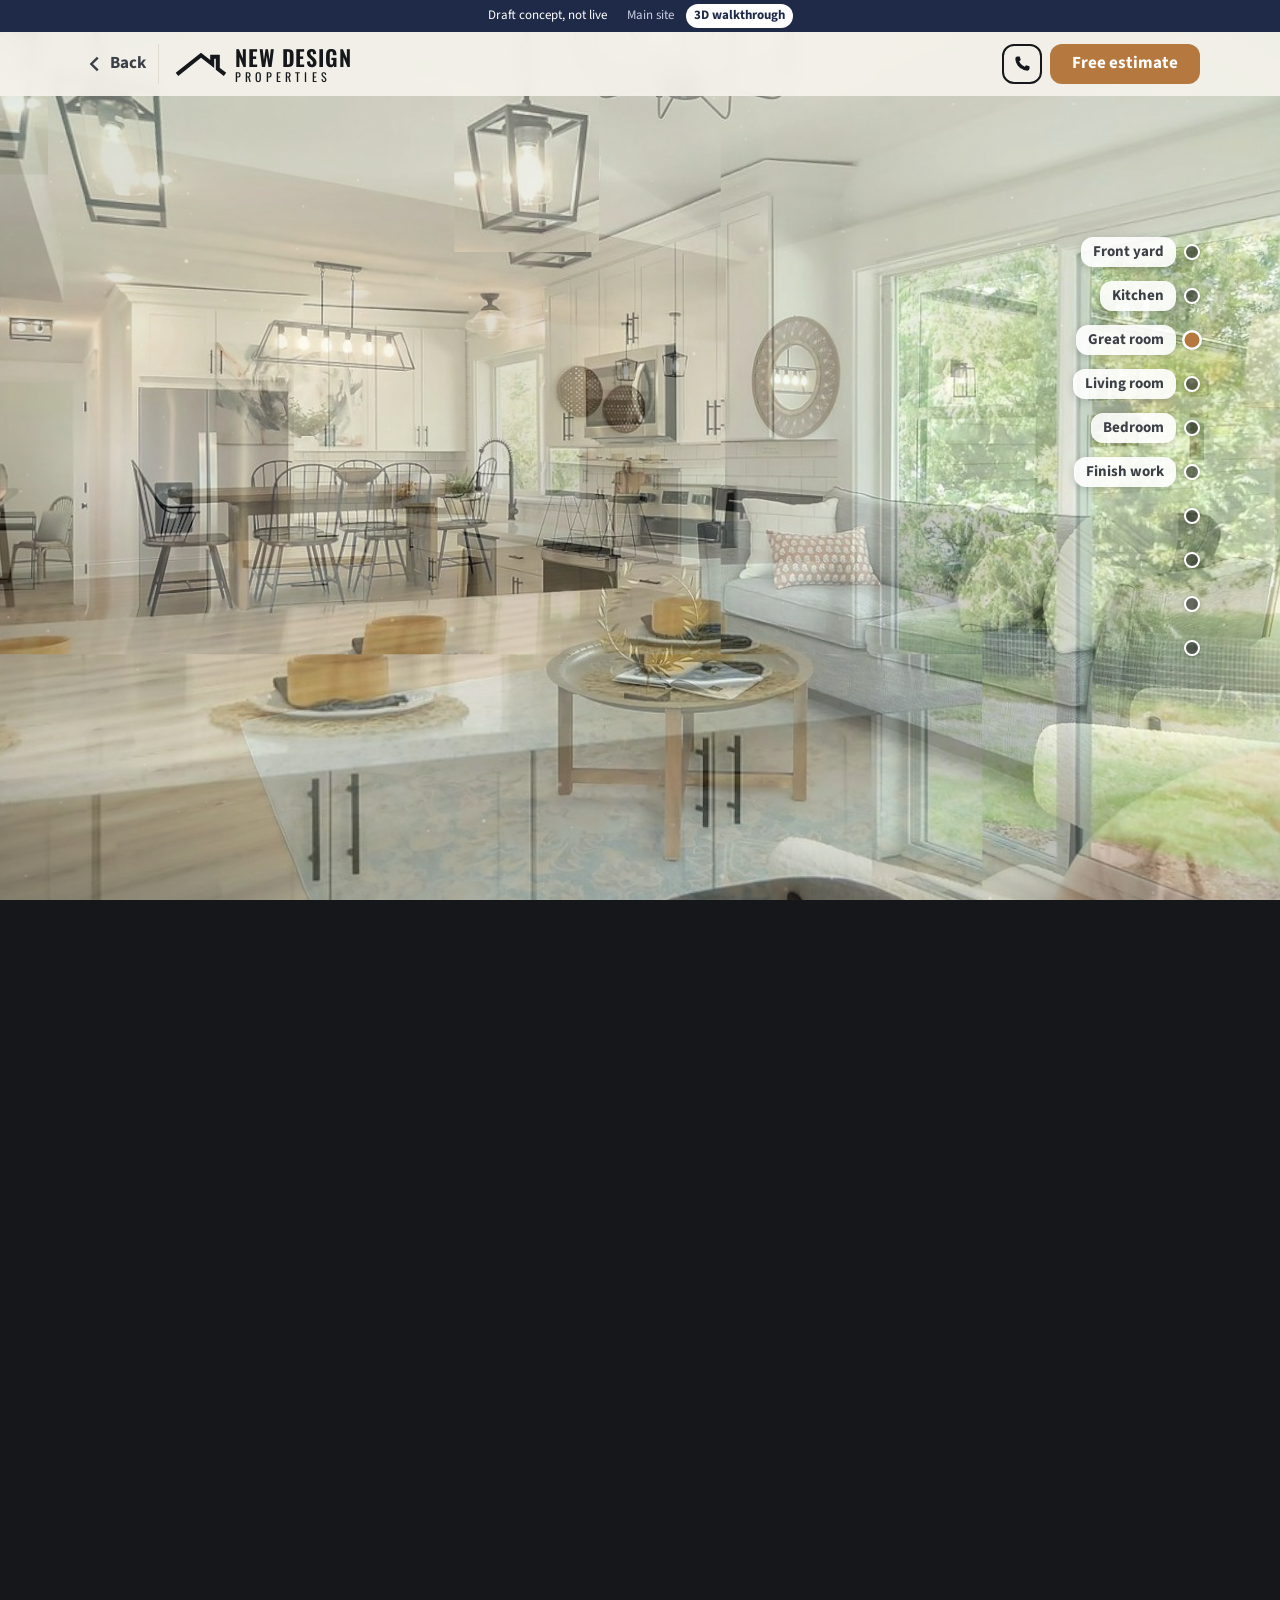
==== commit 59847c73: "Estimate: exactly 3 one-line jobs per service, panel shown from the start so the card never changes " ====
--- a/v2/index.html
+++ b/v2/index.html
@@ -10,8 +10,8 @@
 <link rel="preconnect" href="https://fonts.googleapis.com">
 <link rel="preconnect" href="https://fonts.gstatic.com" crossorigin>
 <link href="https://fonts.googleapis.com/css2?family=Oswald:wght@500;600&family=Source+Sans+3:wght@400;600;700&display=swap" rel="stylesheet">
-<link rel="stylesheet" href="../base.css?v=20261123a">
-<link rel="stylesheet" href="v2.css?v=20261123a">
+<link rel="stylesheet" href="../base.css?v=20261123b">
+<link rel="stylesheet" href="v2.css?v=20261123b">
 </head>
 <body data-mode="build">
 
@@ -130,6 +130,6 @@
 <div class="loader" id="loader"><span class="round"></span>Opening the door…</div>
 
 <noscript><p class="wrap">This walk-through needs JavaScript. Call 605-650-3214 for a free estimate, or go back to <a href="../">the main site</a>.</p></noscript>
-<script type="module" src="walk.js?v=20261123a"></script>
+<script type="module" src="walk.js?v=20261123b"></script>
 </body>
 </html>
--- a/base.css
+++ b/base.css
@@ -89,13 +89,20 @@
 .est-head { display: flex; align-items: center; justify-content: space-between; gap: var(--s3); margin-bottom: var(--s3); }
 .est-head h2 { font-size: 24px; }
 .est-kicker { font-size: 12px; font-weight: 700; letter-spacing: .08em; text-transform: uppercase; color: var(--accent-ink); margin-bottom: 2px; }
-.est-detail { margin-top: var(--s3); padding: var(--s3) var(--s4) var(--s4); border-radius: var(--r-ctl); background: color-mix(in srgb, var(--accent) 7%, #fff); border: 1px solid color-mix(in srgb, var(--accent) 30%, var(--line)); animation: est-open .25s ease; }
+.est-detail { margin-top: var(--s3); padding: var(--s3) var(--s4) var(--s4); border-radius: var(--r-ctl); background: color-mix(in srgb, var(--accent) 7%, #fff); border: 1px solid color-mix(in srgb, var(--accent) 30%, var(--line)); }
 .est-detail-title { font-weight: 700; font-size: 15px; margin-bottom: var(--s2); }
 .est-jobs { list-style: none; margin: 0 0 var(--s3); padding: 0; display: grid; gap: var(--s1); }
 .est-jobs li { position: relative; padding-left: var(--s5); font-size: 15px; line-height: 1.35; }
 .est-jobs li::before { content: ""; position: absolute; left: 0; top: .35em; width: .65em; height: .65em; border-radius: 3px; background: var(--accent); }
+.est-jobs li { white-space: nowrap; overflow: hidden; text-overflow: ellipsis; }
+/* Before a pick: three soft bars hold the same height as the three real lines */
+.est-jobs li.ghost::before { background: var(--line); }
+.est-jobs li.ghost i { display: inline-block; width: 62%; height: .7em; border-radius: 4px; background: var(--line); vertical-align: middle; }
+.est-jobs li.ghost:nth-child(2) i { width: 48%; }
+.est-jobs li.ghost:nth-child(3) i { width: 56%; }
 .est-next { width: 100%; }
-@keyframes est-open { from { opacity: 0; transform: translateY(-4px); } to { opacity: 1; transform: none; } }
+.est-next:disabled { opacity: .45; cursor: default; }
+.est-next:disabled:active { transform: none; }
 .est-count { font-size: 13px; color: var(--muted); white-space: nowrap; }
 .est-progress { list-style: none; display: grid; grid-template-columns: repeat(4, 1fr); gap: var(--s1); padding: 0; margin: 0 0 var(--s4); }
 .est-progress li { height: 4px; border-radius: 2px; background: var(--line); transition: background-color .3s ease; }
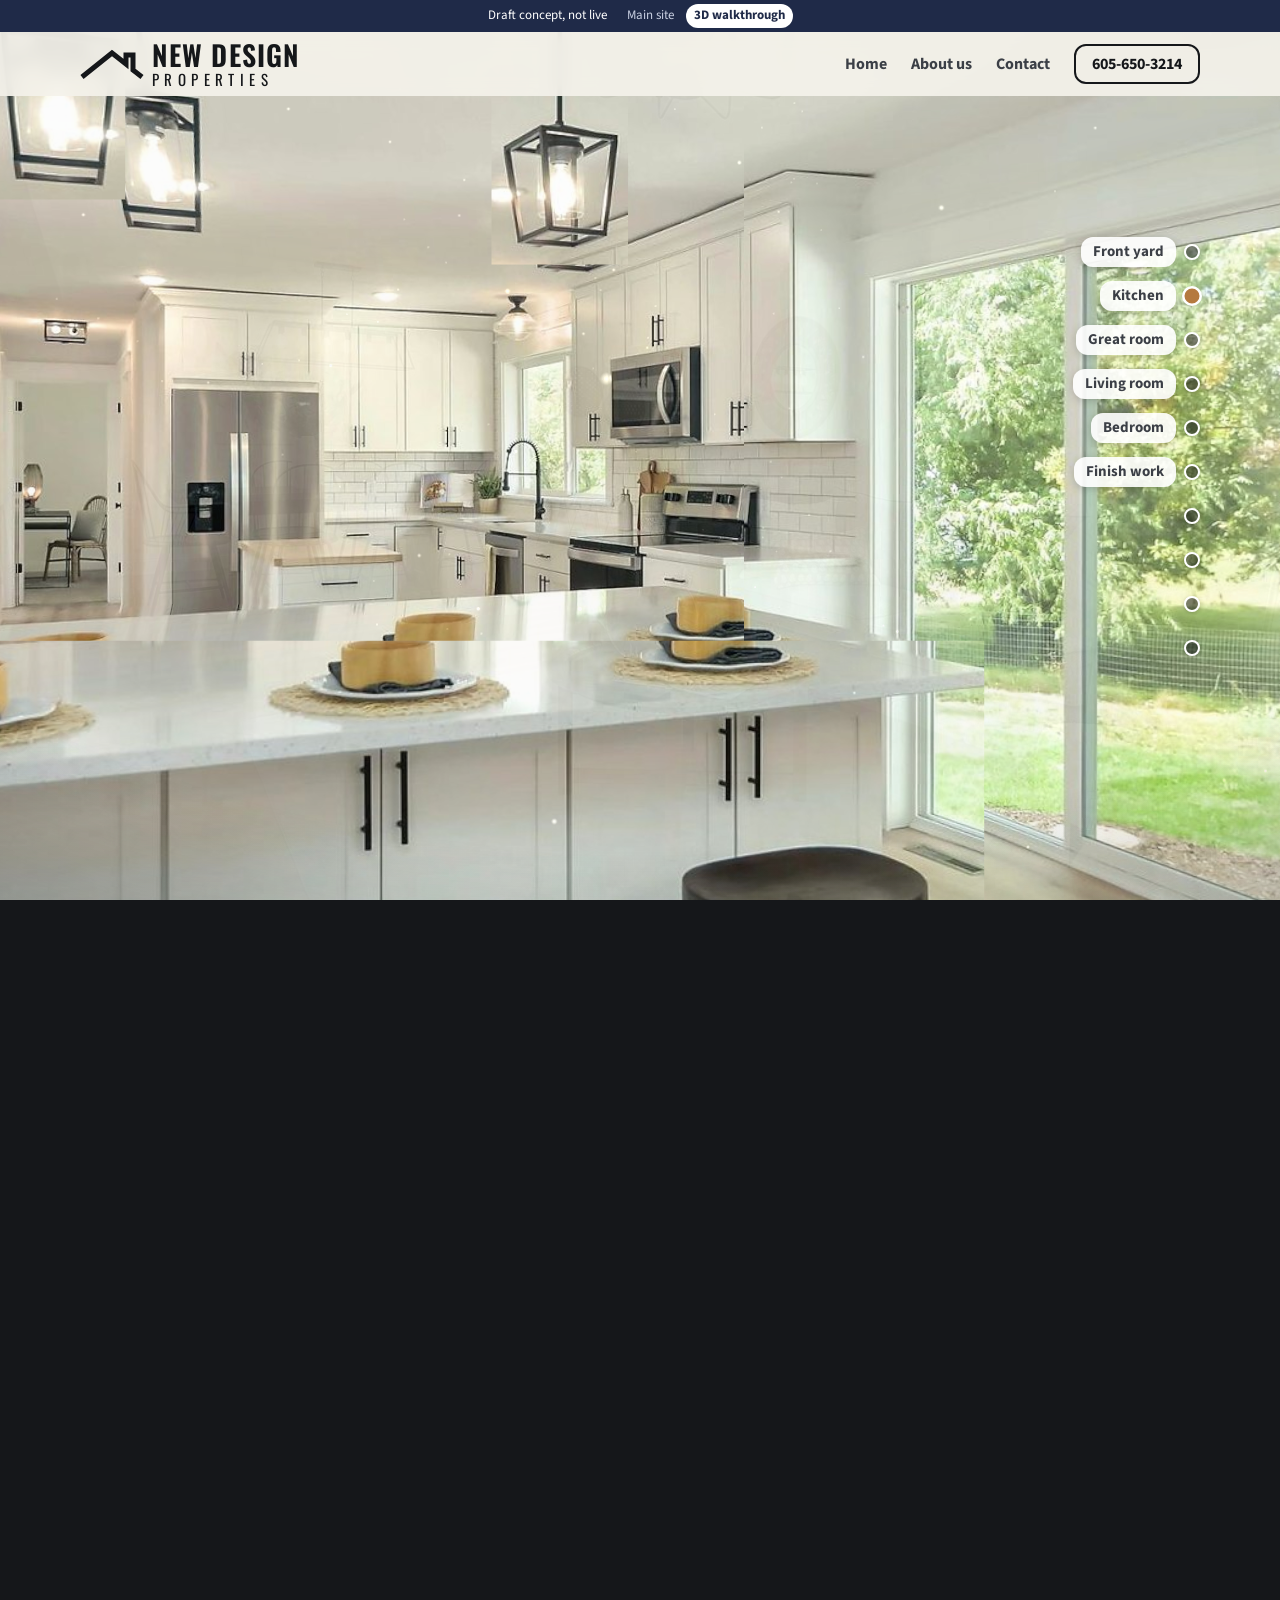
==== commit a0b718e6: "Estimate: optional email and comments. About: stats, areas, hours and licences in the hero; larger s" ====
--- a/v2/index.html
+++ b/v2/index.html
@@ -10,8 +10,8 @@
 <link rel="preconnect" href="https://fonts.googleapis.com">
 <link rel="preconnect" href="https://fonts.gstatic.com" crossorigin>
 <link href="https://fonts.googleapis.com/css2?family=Oswald:wght@500;600&family=Source+Sans+3:wght@400;600;700&display=swap" rel="stylesheet">
-<link rel="stylesheet" href="../base.css?v=20261123b">
-<link rel="stylesheet" href="v2.css?v=20261123b">
+<link rel="stylesheet" href="../base.css?v=20261123f">
+<link rel="stylesheet" href="v2.css?v=20261123f">
 </head>
 <body data-mode="build">
 
@@ -25,13 +25,12 @@
     <nav aria-label="Site sections"><a href="../">Main site</a><a href="./" aria-current="page">3D walkthrough</a></nav>
   </div>
   <header class="bar wrap">
-    <a class="back" href="../#work" aria-label="Back to the main site"><svg viewBox="0 0 24 24" aria-hidden="true"><path d="M15 5l-7 7 7 7" fill="none" stroke="currentColor" stroke-width="2.6"/></svg><span>Back</span></a>
     <a class="brand" href="../" aria-label="New Design Properties home">
       <svg viewBox="0 0 64 30" aria-hidden="true"><path d="M2 28 L32 4 L46 15 V6 H53 V21 L62 28" fill="none" stroke="currentColor" stroke-width="5"/></svg>
       <span class="brand-text"><b>New Design</b><small>Properties</small></span>
     </a>
-    <a class="btn btn-ghost btn-icon" href="tel:+16056503214" aria-label="Call 605-650-3214"><svg viewBox="0 0 24 24" aria-hidden="true"><path d="M6.6 3h2.6l1.4 4.2-2 1.4a12 12 0 0 0 6.8 6.8l1.4-2 4.2 1.4v2.6A2.6 2.6 0 0 1 18.4 20 15.4 15.4 0 0 1 4 5.6 2.6 2.6 0 0 1 6.6 3Z" fill="currentColor"/></svg></a>
-    <a class="btn btn-solid" href="#" data-go="9">Free estimate</a>
+    <nav class="bar-links" aria-label="Main"><a href="../">Home</a><a href="../about.html">About us</a><a href="#" data-go="9">Contact</a></nav>
+    <a class="btn btn-ghost bar-call" href="tel:+16056503214">605-650-3214</a>
   </header>
   <nav class="rooms wrap" aria-label="Rooms">
     <ol>
@@ -130,6 +129,6 @@
 <div class="loader" id="loader"><span class="round"></span>Opening the door…</div>
 
 <noscript><p class="wrap">This walk-through needs JavaScript. Call 605-650-3214 for a free estimate, or go back to <a href="../">the main site</a>.</p></noscript>
-<script type="module" src="walk.js?v=20261123b"></script>
+<script type="module" src="walk.js?v=20261123f"></script>
 </body>
 </html>
--- a/base.css
+++ b/base.css
@@ -121,8 +121,11 @@
 .fields { display: grid; grid-template-columns: repeat(2, minmax(0, 1fr)); gap: var(--s2); }
 .fields label { display: flex; flex-direction: column; gap: var(--s1); min-width: 0; font-size: 14px; font-weight: 600; }
 .fields .wide { grid-column: 1 / -1; }
-.fields input { width: 100%; font: inherit; font-size: 17px; height: var(--tap); padding: 0 var(--s3); border: 2px solid var(--line); border-radius: var(--r-ctl); background: #fff; min-width: 0; }
-.fields input:focus { border-color: var(--accent); outline: none; }
+.fields input, .fields textarea { width: 100%; font: inherit; font-size: 17px; height: var(--tap); padding: 0 var(--s3); border: 2px solid var(--line); border-radius: var(--r-ctl); background: #fff; min-width: 0; }
+.fields textarea { height: auto; min-height: 96px; padding: var(--s2) var(--s3); line-height: 1.4; resize: vertical; font-weight: 400; }
+.fields textarea::placeholder { color: var(--muted); }
+.fields .opt { font-weight: 400; color: var(--muted); }
+.fields input:focus, .fields textarea:focus { border-color: var(--accent); outline: none; }
 .fields .invalid { border-color: #b3261e; }
 .est-summary { margin: var(--s3) 0; padding: var(--s2) var(--s3); border-radius: var(--r-ctl); background: var(--paper); font-size: 14px; }
 .est-send { display: grid; grid-template-columns: 1fr 1fr; gap: var(--s2); }
--- a/v2/v2.css
+++ b/v2/v2.css
@@ -1,6 +1,6 @@
 /* Version 2: 3D walk-through. Fixed canvas, fixed chrome, one fixed card slot, scroll track drives the camera.
    All edges align to the same container as the header (max 1120 + gutters). */
-:root { --top: 112px; --z: 1; --edge: max(var(--gutter), calc((100vw - var(--max)) / 2)); --edge-z: max(var(--gutter), calc((100vw / var(--z) - var(--max)) / 2)); --card-w: 384px; }
+:root { --top: 144px; --z: 1; --edge: max(var(--gutter), calc((100vw - var(--max)) / 2)); --edge-z: max(var(--gutter), calc((100vw / var(--z) - var(--max)) / 2)); --card-w: 384px; }
 /* Every scroll lands on a whole stop: mandatory snap, one stop per gesture. */
 html { scroll-snap-type: y mandatory; }
 body { background: var(--ink); }
@@ -11,11 +11,22 @@
 .track section { height: 100vh; height: 100svh; scroll-snap-align: start; scroll-snap-stop: always; pointer-events: none; }
 .track section:last-child { height: 100vh; height: 100lvh; } /* the last stop is always reachable, toolbar up or down */
 
-/* Chrome: ribbon 32 + bar 64 + rooms 16 = 112 */
+/* Chrome on phones: ribbon 32 + bar 96 (logo and number, then Home · About us · Contact) + rooms 16 = 144 */
 .chrome { position: fixed; z-index: 30; inset: 0 0 auto 0; pointer-events: none; }
 .chrome > * { pointer-events: auto; }
 .bar { display: flex; align-items: center; gap: var(--s2); height: 64px; background: rgba(245,242,235,.92); backdrop-filter: blur(8px); -webkit-backdrop-filter: blur(8px); max-width: none; padding-left: var(--edge); padding-right: var(--edge); }
-.bar .brand { margin-right: auto; min-width: 0; }
+.bar { display: grid; grid-template-columns: minmax(0, 1fr) auto; grid-template-rows: 56px 40px; grid-template-areas: "brand call" "links links"; gap: 0 var(--s3); height: 96px; }
+.bar .brand { grid-area: brand; margin-right: auto; min-width: 0; }
+.bar-call { grid-area: call; min-height: 40px; padding: 0 var(--s4); font-size: 16px; }
+.bar-links { grid-area: links; display: grid; grid-template-columns: repeat(3, 1fr); border-top: 1px solid var(--line); }
+.bar-links a { display: flex; align-items: center; justify-content: center; font-weight: 700; font-size: 15px; text-decoration: none; color: var(--ink-2); }
+.bar-links a:hover { color: var(--accent-ink); }
+@media (min-width: 720px) {
+  :root { --top: 112px; }
+  .bar { grid-template-columns: auto 1fr auto; grid-template-rows: 64px; grid-template-areas: "brand links call"; height: 64px; column-gap: var(--s6); }
+  .bar-links { display: flex; justify-content: flex-end; gap: var(--s6); border-top: 0; }
+  .bar-links a { font-size: 16px; }
+}
 .bar .brand svg { width: 52px; height: 24px; }
 .bar .brand-text b { font-size: 22px; }
 .bar .brand-text small { font-size: 12px; letter-spacing: .35em; }
@@ -28,7 +39,7 @@
 .bar > * { flex-shrink: 0; }
 .bar .brand { flex-shrink: 1; }
 /* Small phones: the back arrow stands in for the roofline mark so nothing gets squeezed */
-@media (max-width: 400px) { .bar .brand svg { display: none; } .bar .brand-text b { font-size: 20px; } .bar .brand-text small { font-size: 11px; letter-spacing: .32em; } .bar .btn-solid { padding: 0 var(--s4); } }
+@media (max-width: 360px) { .bar .brand svg { display: none; } }
 .bar .btn { min-height: 40px; }
 .bar .btn-icon { width: 40px; }
 
@@ -124,3 +135,10 @@
 body.flat .flat-photos { display: grid; grid-template-columns: 1fr 1fr; gap: var(--s2); margin-top: var(--s3); }
 body.flat .flat-photo { width: 100%; aspect-ratio: 3 / 2; object-fit: cover; border-radius: var(--r-ctl); margin-bottom: var(--s3); }
 body.flat .flat-photos img { width: 100%; aspect-ratio: 4 / 3; object-fit: cover; border-radius: var(--r-ctl); }
+
+/* Logo size on tablets and up matches the main site header (after the base bar rules so it wins) */
+@media (min-width: 720px) {
+  .bar .brand svg { width: 64px; height: 30px; }
+  .bar .brand-text b { font-size: 28px; }
+  .bar .brand-text small { font-size: 15px; letter-spacing: .36em; }
+}
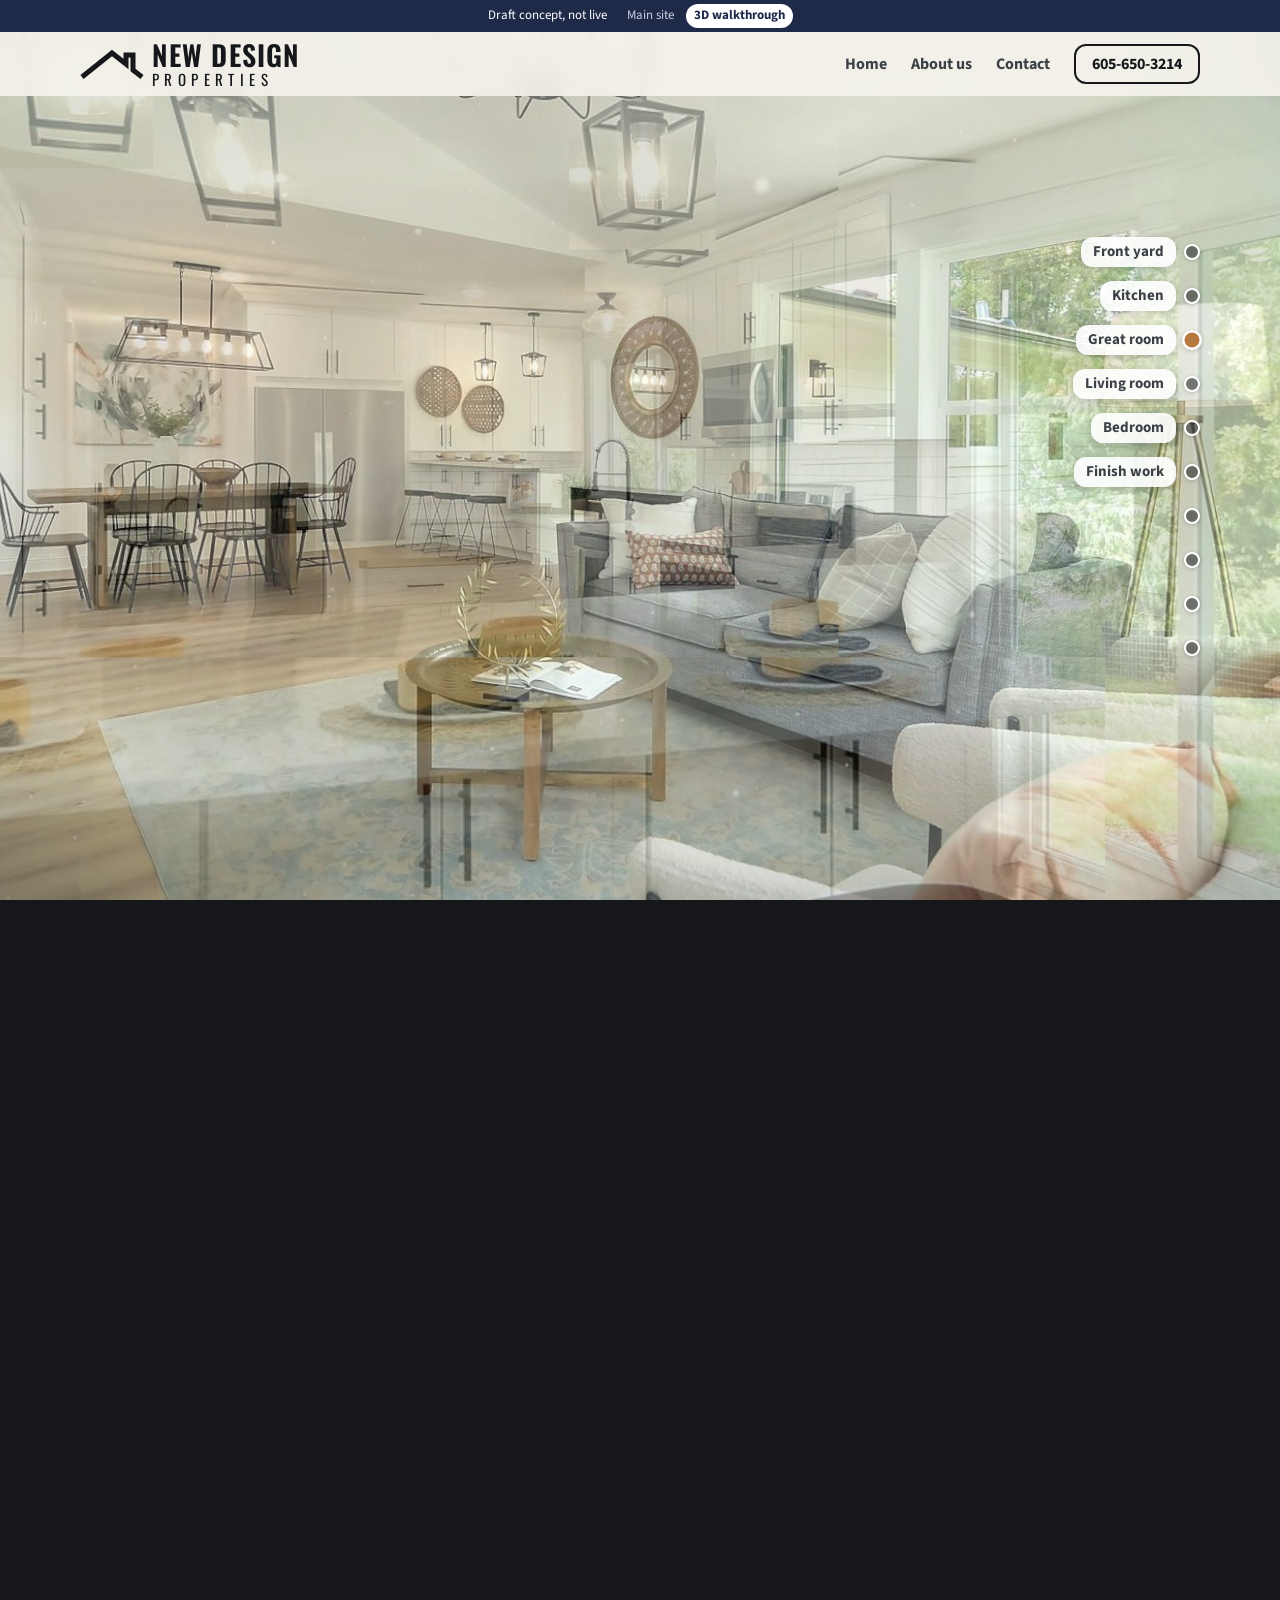
==== commit dd6db44c: "Phones: crop every background photo around its subject (3D stops, home hero, About photos) Co-Author" ====
--- a/v2/index.html
+++ b/v2/index.html
@@ -10,8 +10,8 @@
 <link rel="preconnect" href="https://fonts.googleapis.com">
 <link rel="preconnect" href="https://fonts.gstatic.com" crossorigin>
 <link href="https://fonts.googleapis.com/css2?family=Oswald:wght@500;600&family=Source+Sans+3:wght@400;600;700&display=swap" rel="stylesheet">
-<link rel="stylesheet" href="../base.css?v=20261123f">
-<link rel="stylesheet" href="v2.css?v=20261123f">
+<link rel="stylesheet" href="../base.css?v=20261123h">
+<link rel="stylesheet" href="v2.css?v=20261123h">
 </head>
 <body data-mode="build">
 
@@ -129,6 +129,6 @@
 <div class="loader" id="loader"><span class="round"></span>Opening the door…</div>
 
 <noscript><p class="wrap">This walk-through needs JavaScript. Call 605-650-3214 for a free estimate, or go back to <a href="../">the main site</a>.</p></noscript>
-<script type="module" src="walk.js?v=20261123f"></script>
+<script type="module" src="walk.js?v=20261123h"></script>
 </body>
 </html>
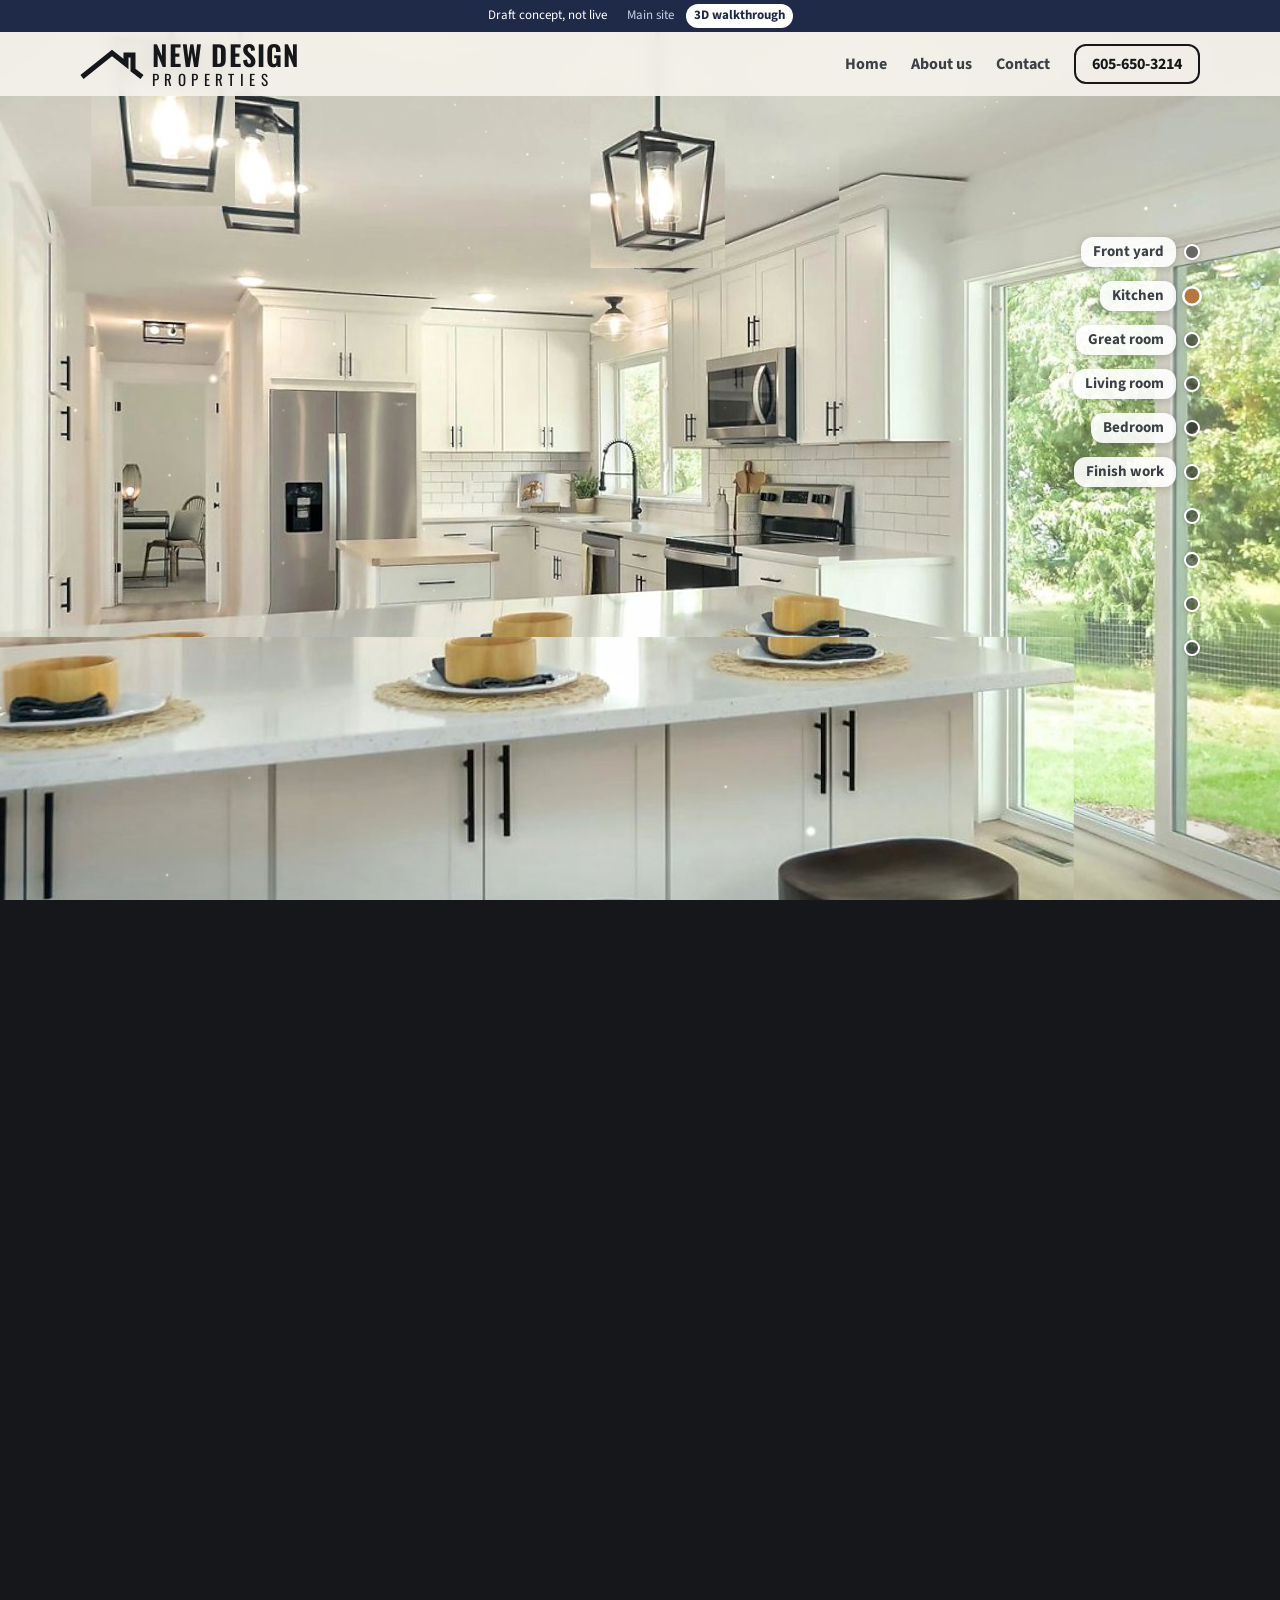
==== commit 0abca599: "Gallery page with all 171 photos (website + Facebook), stock pictures marked; real house photos for " ====
--- a/v2/index.html
+++ b/v2/index.html
@@ -10,8 +10,8 @@
 <link rel="preconnect" href="https://fonts.googleapis.com">
 <link rel="preconnect" href="https://fonts.gstatic.com" crossorigin>
 <link href="https://fonts.googleapis.com/css2?family=Oswald:wght@500;600&family=Source+Sans+3:wght@400;600;700&display=swap" rel="stylesheet">
-<link rel="stylesheet" href="../base.css?v=20261123h">
-<link rel="stylesheet" href="v2.css?v=20261123h">
+<link rel="stylesheet" href="../base.css?v=20261123k">
+<link rel="stylesheet" href="v2.css?v=20261123k">
 </head>
 <body data-mode="build">
 
@@ -129,6 +129,6 @@
 <div class="loader" id="loader"><span class="round"></span>Opening the door…</div>
 
 <noscript><p class="wrap">This walk-through needs JavaScript. Call 605-650-3214 for a free estimate, or go back to <a href="../">the main site</a>.</p></noscript>
-<script type="module" src="walk.js?v=20261123h"></script>
+<script type="module" src="walk.js?v=20261123k"></script>
 </body>
 </html>
--- a/base.css
+++ b/base.css
@@ -76,6 +76,8 @@
 .btn-solid:hover { background: var(--accent-ink); }
 .btn-ghost { border-color: currentColor; }
 .btn-icon { width: var(--tap); padding: 0; }
+.btn-fb { background: #1877f2; color: #fff; }
+.btn-fb:hover { background: #0f63d6; }
 .btn svg { width: 20px; height: 20px; flex: none; }
 
 /* Chips */
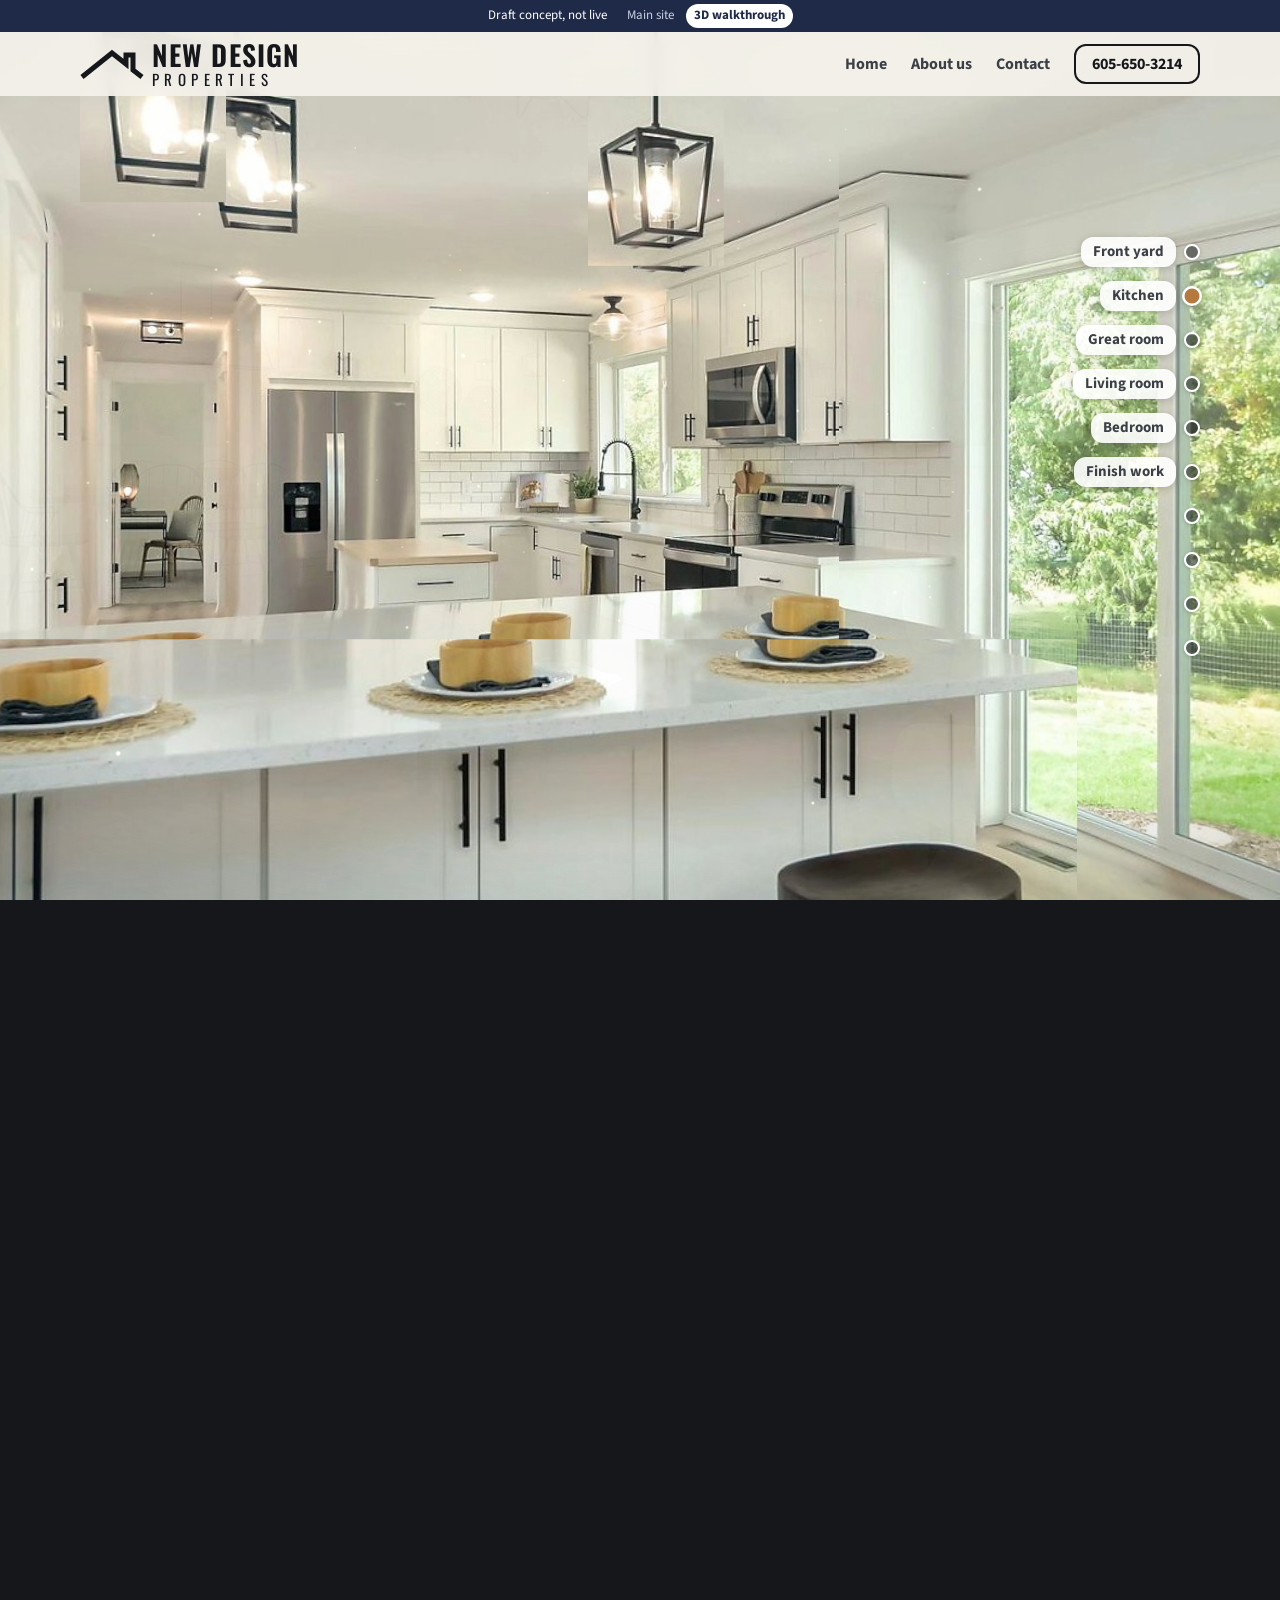
==== commit 70810597: "Best-photo pass: striped lawn and fire-pit patio lead lawn and landscaping, 3D walk opens on the hom" ====
--- a/v2/index.html
+++ b/v2/index.html
@@ -10,8 +10,8 @@
 <link rel="preconnect" href="https://fonts.googleapis.com">
 <link rel="preconnect" href="https://fonts.gstatic.com" crossorigin>
 <link href="https://fonts.googleapis.com/css2?family=Oswald:wght@500;600&family=Source+Sans+3:wght@400;600;700&display=swap" rel="stylesheet">
-<link rel="stylesheet" href="../base.css?v=20261123k">
-<link rel="stylesheet" href="v2.css?v=20261123k">
+<link rel="stylesheet" href="../base.css?v=20261123m">
+<link rel="stylesheet" href="v2.css?v=20261123m">
 </head>
 <body data-mode="build">
 
@@ -129,6 +129,6 @@
 <div class="loader" id="loader"><span class="round"></span>Opening the door…</div>
 
 <noscript><p class="wrap">This walk-through needs JavaScript. Call 605-650-3214 for a free estimate, or go back to <a href="../">the main site</a>.</p></noscript>
-<script type="module" src="walk.js?v=20261123k"></script>
+<script type="module" src="walk.js?v=20261123m"></script>
 </body>
 </html>
